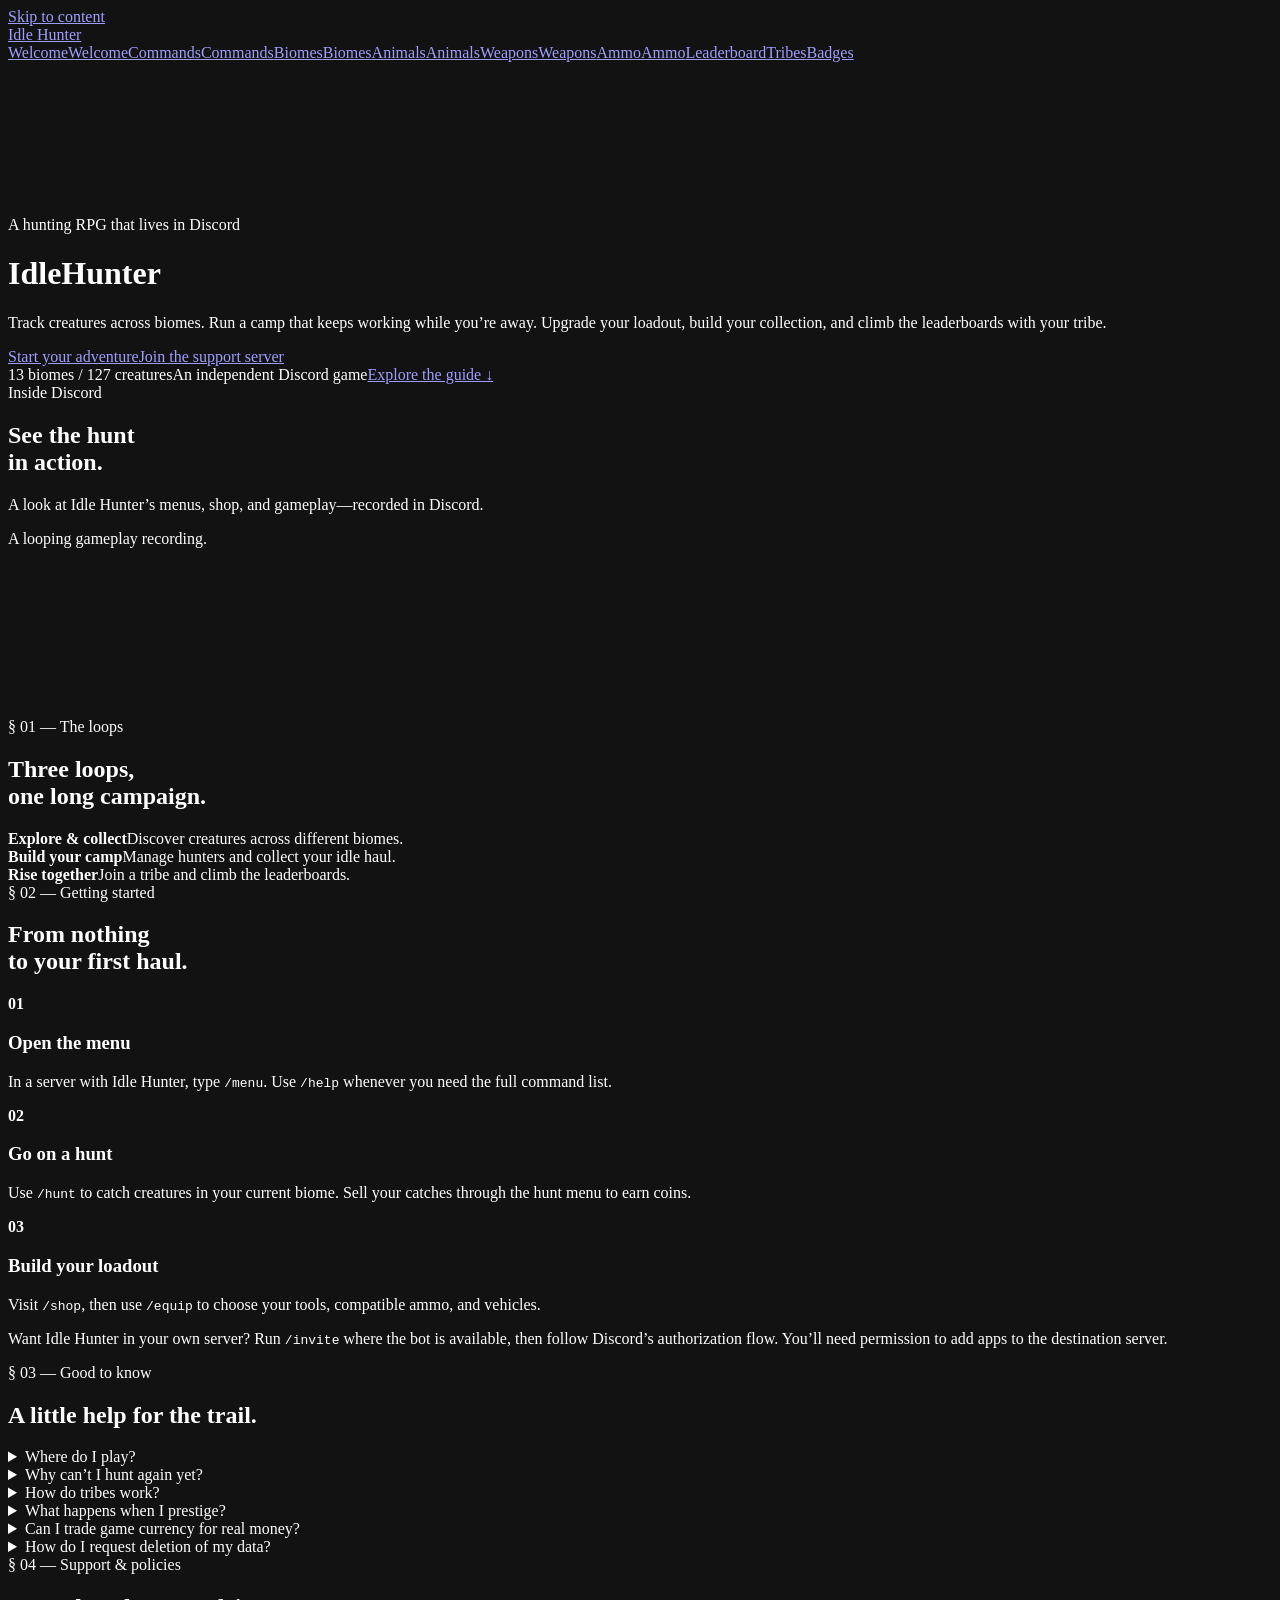
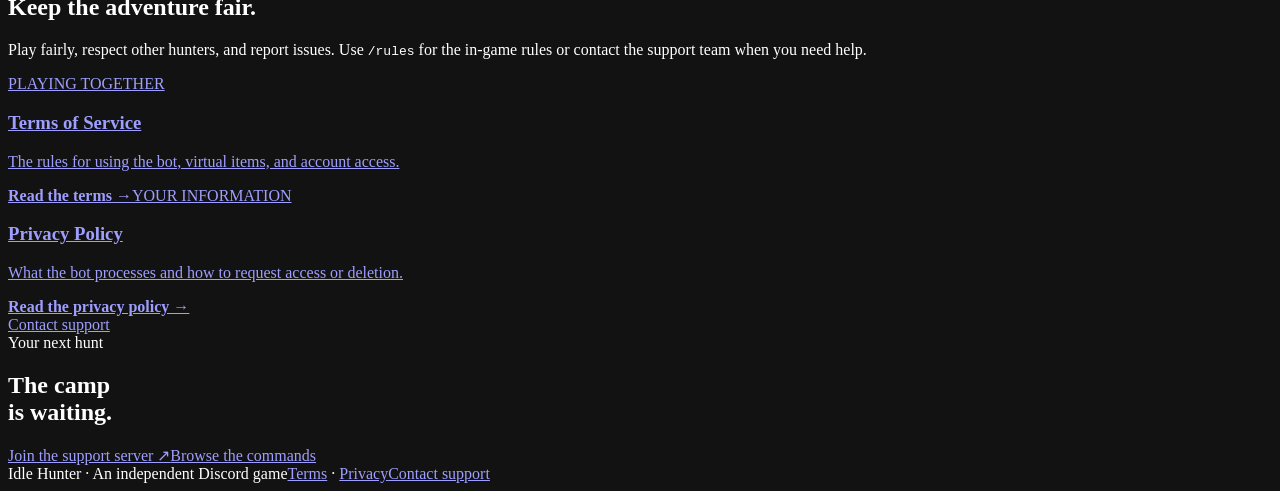
==== website/index.html @ c6875d7c "Add Tribes page and fix leaderboard sync rejecting bot payloads - New tribes.html: roles (with real " ====
<!doctype html><html lang="en"><head><meta charset="utf-8"><meta name="viewport" content="width=device-width, initial-scale=1"><meta name="description" content="Explore Idle Hunter, a Discord hunting game. Learn the commands, build your camp, join a tribe, and find support."><meta name="color-scheme" content="dark"><title>Idle Hunter | Hunt. Collect. Level up.</title><link rel="stylesheet" href="styles.css?v=8"><link rel="preconnect" href="https://fonts.googleapis.com"><link rel="preconnect" href="https://fonts.gstatic.com" crossorigin><link href="https://fonts.googleapis.com/css2?family=Syne:wght@600;700;800&amp;family=Schibsted+Grotesk:wght@400;500;600&amp;family=Martian+Mono:wght@400;500&amp;display=swap" rel="stylesheet"><link rel="stylesheet" href="theme.css?v=11"><link rel="icon" href="assets/favicon.svg" type="image/svg+xml"></head><body><div class="scroll-progress" aria-hidden="true"></div><a class="skip" href="#main">Skip to content</a><header><nav aria-label="Main navigation"><a class="brand" href="index.html">Idle <span>Hunter</span></a><button class="mobile-toggle" aria-controls="page-tabs" aria-expanded="false" hidden>Menu</button><div class="links" id="page-tabs"><a href="index.html" aria-current="page"><span data-scramble aria-hidden="true">Welcome</span><span class="screen-reader">Welcome</span></a><a href="commands.html"><span data-scramble aria-hidden="true">Commands</span><span class="screen-reader">Commands</span></a><a href="biomes.html"><span data-scramble aria-hidden="true">Biomes</span><span class="screen-reader">Biomes</span></a><a href="animals.html"><span data-scramble aria-hidden="true">Animals</span><span class="screen-reader">Animals</span></a><a href="weapons.html"><span data-scramble aria-hidden="true">Weapons</span><span class="screen-reader">Weapons</span></a><a href="ammo.html"><span data-scramble aria-hidden="true">Ammo</span><span class="screen-reader">Ammo</span></a><a href="leaderboard.html">Leaderboard</a><a href="tribes.html">Tribes</a><a href="badges.html">Badges</a></div></nav></header><main id="main" class="wrap"><div class="welcome-hero" id="top"><canvas id="dots" aria-hidden="true"></canvas><div id="crosshair" aria-hidden="true"><div class="x"></div><div class="y"></div><div class="read"></div></div><div class="eyebrow">A hunting RPG that lives in Discord</div><h1 class="friend-title"><span>Idle</span><span>Hunter</span></h1><p class="intro">Track creatures across biomes. Run a camp that keeps working while you’re away. Upgrade your loadout, build your collection, and climb the leaderboards with your tribe.</p><div class="actions"><a class="button" href="#start">Start your adventure</a><a class="button secondary" href="https://discord.gg/X9JzdxeS8p">Join the support server</a></div>
<div class="hero-foot"><span>13 biomes / 127 creatures</span><span>An independent Discord game</span><a href="#start">Explore the guide ↓</a></div></div><section class="home-section demo-section" id="demo"><div class="demo-copy"><div class="eyebrow">Inside Discord</div><h2>See the hunt<br>in action.</h2><p class="intro">A look at Idle Hunter’s menus, shop, and gameplay—recorded in Discord.</p><p class="meta">A looping gameplay recording.</p></div><div class="demo-frame"><video id="demo-video" autoplay muted loop playsinline preload="auto" poster="assets/demo-poster.jpg?v=8" aria-label="Idle Hunter gameplay demonstration"><source src="assets/demo.mp4?v=8" type="video/mp4"><a href="assets/demo.mp4?v=8">Download the gameplay video</a></video></div></section><section class="home-section loops-section" id="loops"><div class="eyebrow">§ 01 — The loops</div><h2>Three loops,<br>one long campaign.</h2><div class="feature-strip"><div><strong>Explore & collect</strong><span>Discover creatures across different biomes.</span></div><div><strong>Build your camp</strong><span>Manage hunters and collect your idle haul.</span></div><div><strong>Rise together</strong><span>Join a tribe and climb the leaderboards.</span></div></div>
</section><section class="home-section light-start" id="start"><div class="eyebrow">§ 02 — Getting started</div><h2>From nothing<br>to your first haul.</h2><div class="steps"><div><b>01</b><h3>Open the menu</h3><p>In a server with Idle Hunter, type <code>/menu</code>. Use <code>/help</code> whenever you need the full command list.</p></div><div><b>02</b><h3>Go on a hunt</h3><p>Use <code>/hunt</code> to catch creatures in your current biome. Sell your catches through the hunt menu to earn coins.</p></div><div><b>03</b><h3>Build your loadout</h3><p>Visit <code>/shop</code>, then use <code>/equip</code> to choose your tools, compatible ammo, and vehicles.</p></div></div><p class="note">Want Idle Hunter in your own server? Run <code>/invite</code> where the bot is available, then follow Discord’s authorization flow. You’ll need permission to add apps to the destination server.</p></section>
<section class="home-section" id="faq"><div class="eyebrow">§ 03 — Good to know</div><h2>A little help for the trail.</h2><div class="faq">
<details><summary>Where do I play?</summary><p>Idle Hunter runs inside Discord. This website is a guide and home for the game’s policies; gameplay happens through the bot’s commands.</p></details>
<details><summary>Why can’t I hunt again yet?</summary><p>Hunts have cooldowns. Follow the time shown by the bot. If a verification prompt appears, complete it yourself; don’t use automation to bypass it.</p></details>
<details><summary>How do tribes work?</summary><p>Use <code>/tribe create</code> to create a tribe, or ask an existing tribe for an invitation. Check <code>/mail</code> for invites and <code>/tribe menu</code> for tribe options. Some actions require a leader or officer role.</p></details>
<details><summary>What happens when I prestige?</summary><p>Prestige resets parts of your progress in exchange for permanent boosts. Read the current reset and reward details in <code>/prestige</code> before confirming.</p></details>
<details><summary>Can I trade game currency for real money?</summary><p>No. Coins, gems, and other virtual items are for gameplay and are not redeemable for cash or real-world prizes.</p></details>
<details><summary>How do I request deletion of my data?</summary><p>Contact a maintainer through the support server and ask for a private conversation. See the <a href="privacy.html#section-8">Privacy Policy</a> for the request process. Removing the bot from a server does not automatically delete your game account.</p></details>
</div></section><section class="home-section" id="support"><div class="eyebrow">§ 04 — Support & policies</div><h2>Keep the adventure fair.</h2><p class="intro">Play fairly, respect other hunters, and report issues. Use <code>/rules</code> for the in-game rules or contact the support team when you need help.</p><div class="cards"><a class="card" href="terms.html"><span class="number">PLAYING TOGETHER</span><h3>Terms of Service</h3><p>The rules for using the bot, virtual items, and account access.</p><strong>Read the terms →</strong></a><a class="card" href="privacy.html"><span class="number">YOUR INFORMATION</span><h3>Privacy Policy</h3><p>What the bot processes and how to request access or deletion.</p><strong>Read the privacy policy →</strong></a></div><a class="button secondary" href="https://discord.gg/X9JzdxeS8p">Contact support</a></section><section class="home-section closing"><div class="eyebrow">Your next hunt</div><h2>The camp<br>is waiting.</h2><div class="actions"><a class="button" href="https://discord.gg/X9JzdxeS8p">Join the support server ↗</a><a class="button secondary" href="commands.html">Browse the commands</a></div></section></main><footer><div><span>Idle Hunter · An independent Discord game</span><span><a href="terms.html">Terms</a> · <a href="privacy.html">Privacy</a></span><a href="https://discord.gg/X9JzdxeS8p">Contact support</a></div></footer><script src="site.js?v=8"></script><button id="to-top" class="to-top" hidden aria-label="Back to top">↑ Top</button><script src="effects.js?v=8"></script></body></html>
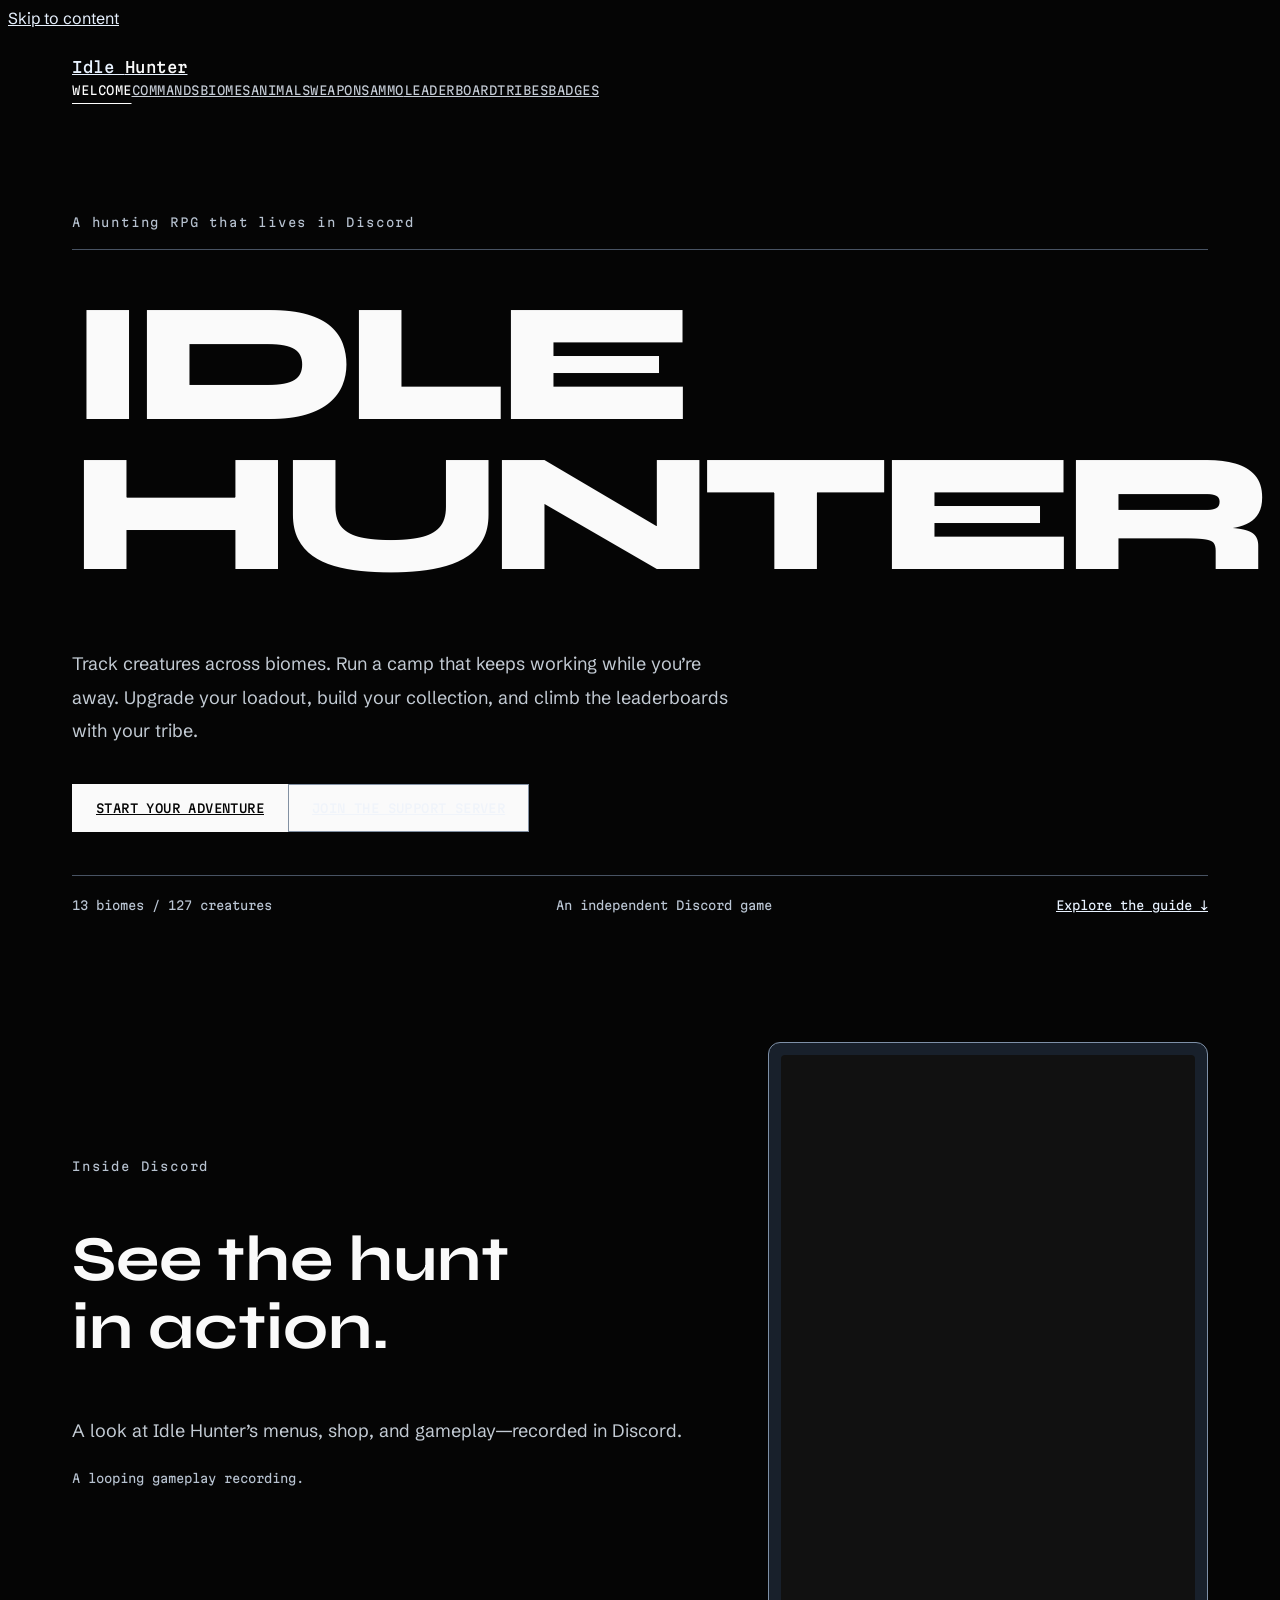
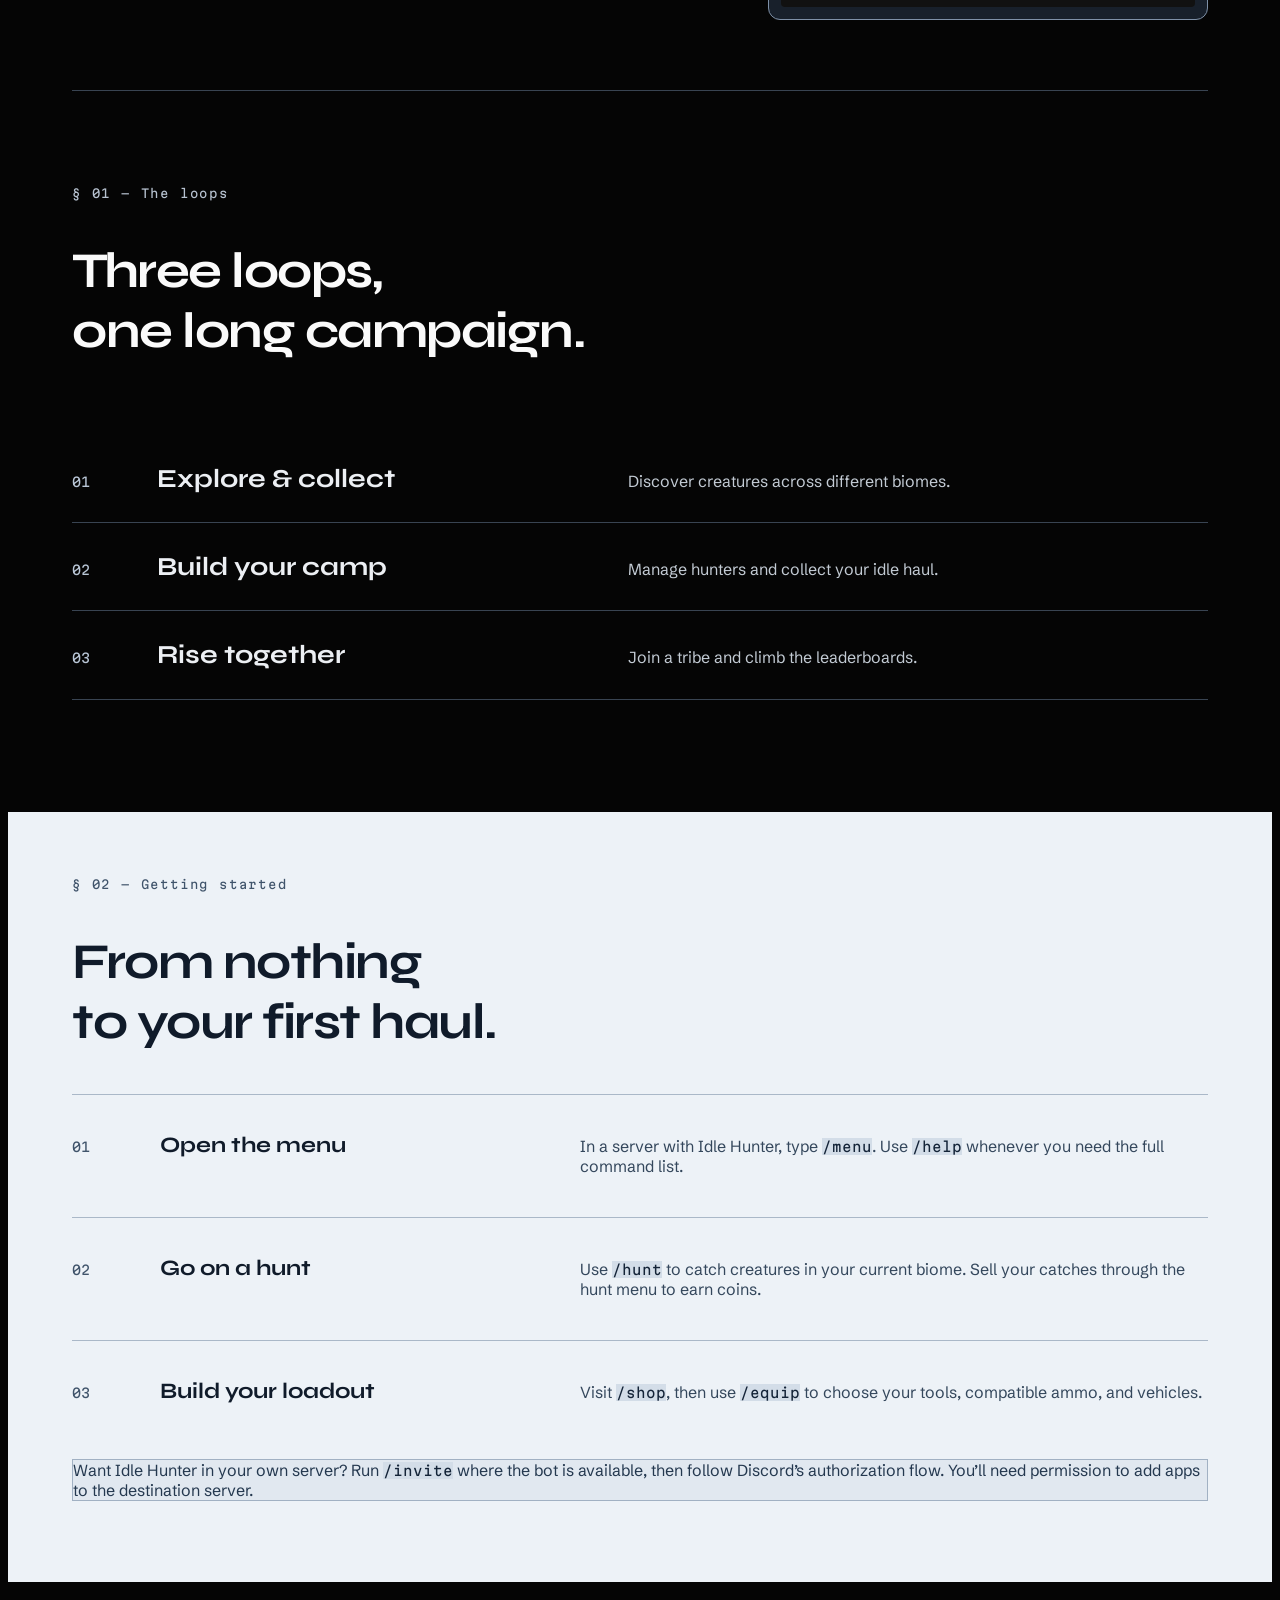
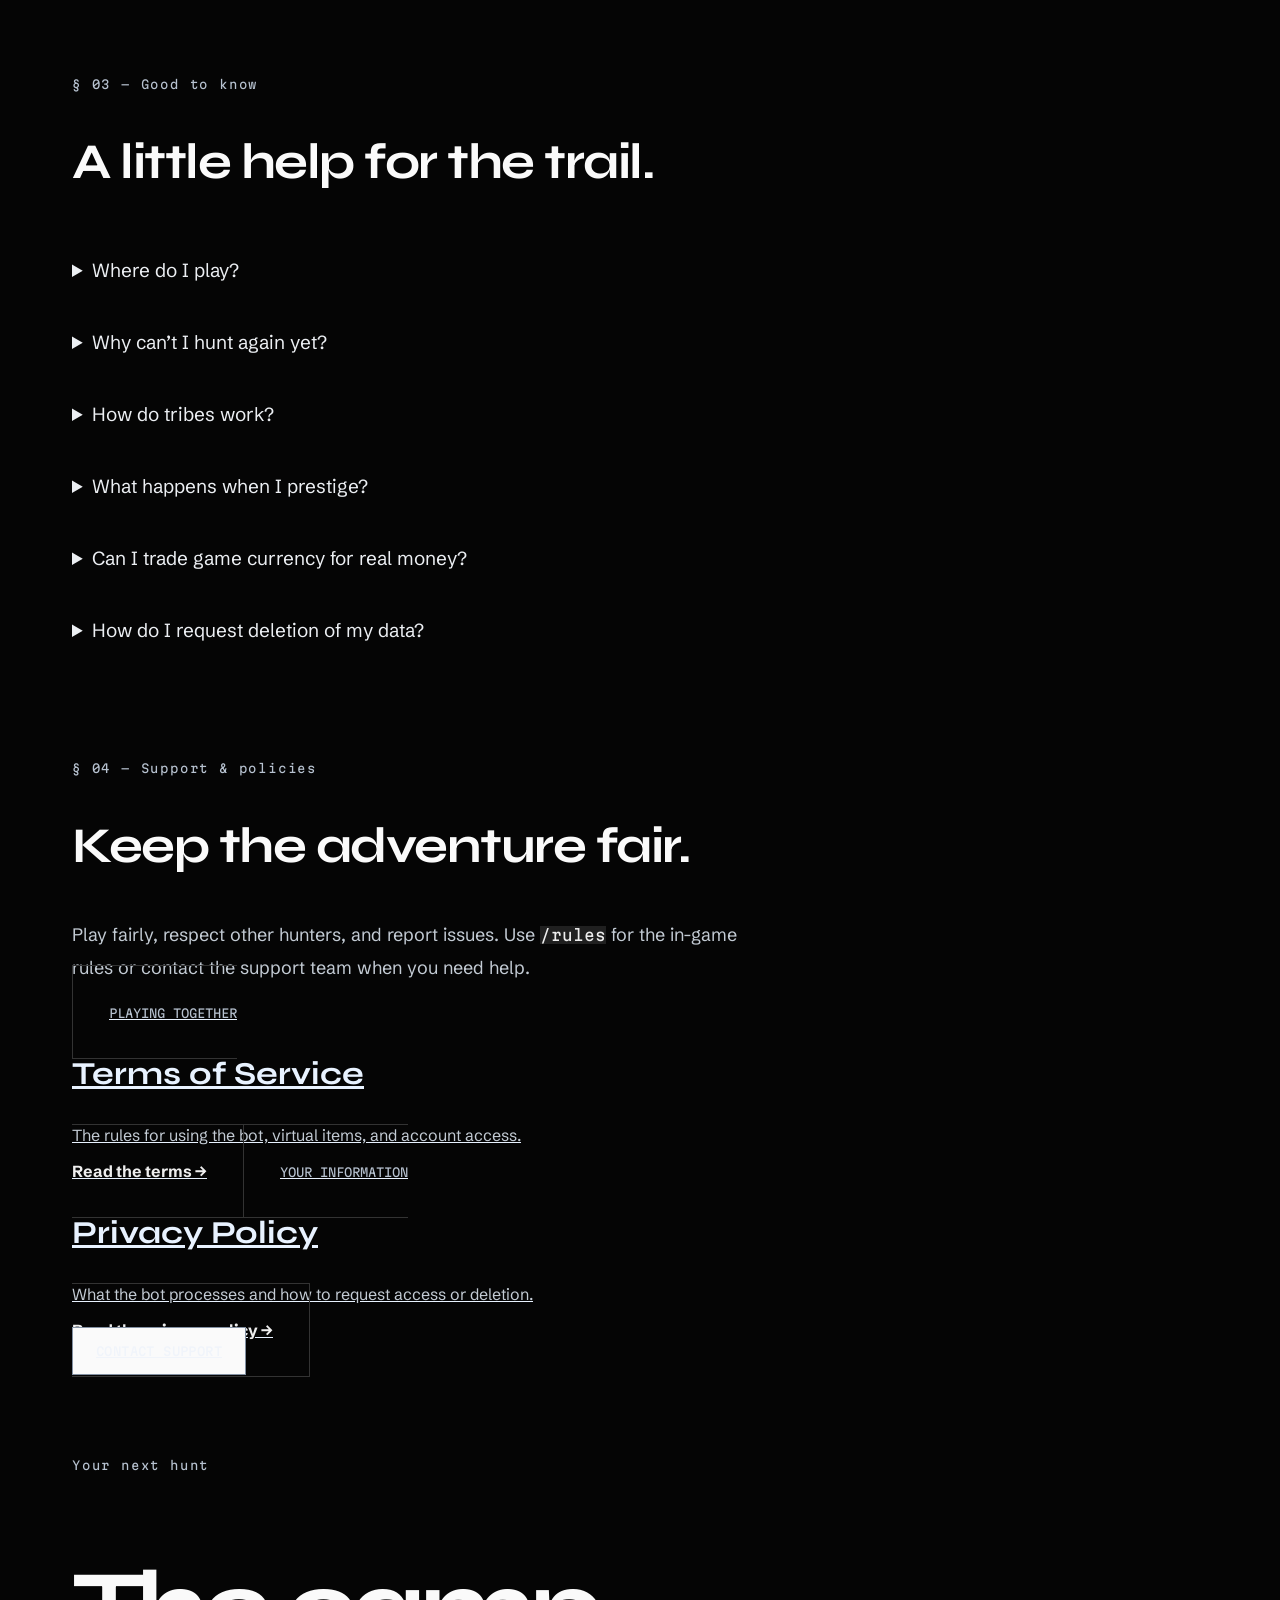
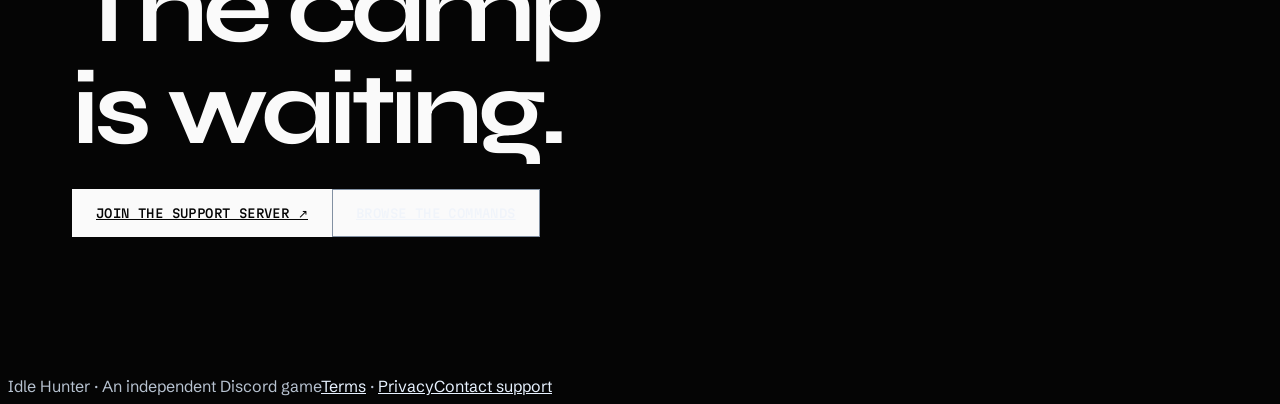
==== commit eddfc56b: "Show featured badges on the website leaderboard The bot already tracks each player's chosen featured" ====
--- a/website/index.html
+++ b/website/index.html
@@ -1,4 +1,4 @@
-<!doctype html><html lang="en"><head><meta charset="utf-8"><meta name="viewport" content="width=device-width, initial-scale=1"><meta name="description" content="Explore Idle Hunter, a Discord hunting game. Learn the commands, build your camp, join a tribe, and find support."><meta name="color-scheme" content="dark"><title>Idle Hunter | Hunt. Collect. Level up.</title><link rel="stylesheet" href="styles.css?v=8"><link rel="preconnect" href="https://fonts.googleapis.com"><link rel="preconnect" href="https://fonts.gstatic.com" crossorigin><link href="https://fonts.googleapis.com/css2?family=Syne:wght@600;700;800&amp;family=Schibsted+Grotesk:wght@400;500;600&amp;family=Martian+Mono:wght@400;500&amp;display=swap" rel="stylesheet"><link rel="stylesheet" href="theme.css?v=11"><link rel="icon" href="assets/favicon.svg" type="image/svg+xml"></head><body><div class="scroll-progress" aria-hidden="true"></div><a class="skip" href="#main">Skip to content</a><header><nav aria-label="Main navigation"><a class="brand" href="index.html">Idle <span>Hunter</span></a><button class="mobile-toggle" aria-controls="page-tabs" aria-expanded="false" hidden>Menu</button><div class="links" id="page-tabs"><a href="index.html" aria-current="page"><span data-scramble aria-hidden="true">Welcome</span><span class="screen-reader">Welcome</span></a><a href="commands.html"><span data-scramble aria-hidden="true">Commands</span><span class="screen-reader">Commands</span></a><a href="biomes.html"><span data-scramble aria-hidden="true">Biomes</span><span class="screen-reader">Biomes</span></a><a href="animals.html"><span data-scramble aria-hidden="true">Animals</span><span class="screen-reader">Animals</span></a><a href="weapons.html"><span data-scramble aria-hidden="true">Weapons</span><span class="screen-reader">Weapons</span></a><a href="ammo.html"><span data-scramble aria-hidden="true">Ammo</span><span class="screen-reader">Ammo</span></a><a href="leaderboard.html">Leaderboard</a><a href="tribes.html">Tribes</a><a href="badges.html">Badges</a></div></nav></header><main id="main" class="wrap"><div class="welcome-hero" id="top"><canvas id="dots" aria-hidden="true"></canvas><div id="crosshair" aria-hidden="true"><div class="x"></div><div class="y"></div><div class="read"></div></div><div class="eyebrow">A hunting RPG that lives in Discord</div><h1 class="friend-title"><span>Idle</span><span>Hunter</span></h1><p class="intro">Track creatures across biomes. Run a camp that keeps working while you’re away. Upgrade your loadout, build your collection, and climb the leaderboards with your tribe.</p><div class="actions"><a class="button" href="#start">Start your adventure</a><a class="button secondary" href="https://discord.gg/X9JzdxeS8p">Join the support server</a></div>
+<!doctype html><html lang="en"><head><meta charset="utf-8"><meta name="viewport" content="width=device-width, initial-scale=1"><meta name="description" content="Explore Idle Hunter, a Discord hunting game. Learn the commands, build your camp, join a tribe, and find support."><meta name="color-scheme" content="dark"><title>Idle Hunter | Hunt. Collect. Level up.</title><link rel="stylesheet" href="styles.css?v=8"><link rel="preconnect" href="https://fonts.googleapis.com"><link rel="preconnect" href="https://fonts.gstatic.com" crossorigin><link href="https://fonts.googleapis.com/css2?family=Syne:wght@600;700;800&amp;family=Schibsted+Grotesk:wght@400;500;600&amp;family=Martian+Mono:wght@400;500&amp;display=swap" rel="stylesheet"><link rel="stylesheet" href="theme.css?v=12"><link rel="icon" href="assets/favicon.svg" type="image/svg+xml"></head><body><div class="scroll-progress" aria-hidden="true"></div><a class="skip" href="#main">Skip to content</a><header><nav aria-label="Main navigation"><a class="brand" href="index.html">Idle <span>Hunter</span></a><button class="mobile-toggle" aria-controls="page-tabs" aria-expanded="false" hidden>Menu</button><div class="links" id="page-tabs"><a href="index.html" aria-current="page"><span data-scramble aria-hidden="true">Welcome</span><span class="screen-reader">Welcome</span></a><a href="commands.html"><span data-scramble aria-hidden="true">Commands</span><span class="screen-reader">Commands</span></a><a href="biomes.html"><span data-scramble aria-hidden="true">Biomes</span><span class="screen-reader">Biomes</span></a><a href="animals.html"><span data-scramble aria-hidden="true">Animals</span><span class="screen-reader">Animals</span></a><a href="weapons.html"><span data-scramble aria-hidden="true">Weapons</span><span class="screen-reader">Weapons</span></a><a href="ammo.html"><span data-scramble aria-hidden="true">Ammo</span><span class="screen-reader">Ammo</span></a><a href="leaderboard.html">Leaderboard</a><a href="tribes.html">Tribes</a><a href="badges.html">Badges</a></div></nav></header><main id="main" class="wrap"><div class="welcome-hero" id="top"><canvas id="dots" aria-hidden="true"></canvas><div id="crosshair" aria-hidden="true"><div class="x"></div><div class="y"></div><div class="read"></div></div><div class="eyebrow">A hunting RPG that lives in Discord</div><h1 class="friend-title"><span>Idle</span><span>Hunter</span></h1><p class="intro">Track creatures across biomes. Run a camp that keeps working while you’re away. Upgrade your loadout, build your collection, and climb the leaderboards with your tribe.</p><div class="actions"><a class="button" href="#start">Start your adventure</a><a class="button secondary" href="https://discord.gg/X9JzdxeS8p">Join the support server</a></div>
 <div class="hero-foot"><span>13 biomes / 127 creatures</span><span>An independent Discord game</span><a href="#start">Explore the guide ↓</a></div></div><section class="home-section demo-section" id="demo"><div class="demo-copy"><div class="eyebrow">Inside Discord</div><h2>See the hunt<br>in action.</h2><p class="intro">A look at Idle Hunter’s menus, shop, and gameplay—recorded in Discord.</p><p class="meta">A looping gameplay recording.</p></div><div class="demo-frame"><video id="demo-video" autoplay muted loop playsinline preload="auto" poster="assets/demo-poster.jpg?v=8" aria-label="Idle Hunter gameplay demonstration"><source src="assets/demo.mp4?v=8" type="video/mp4"><a href="assets/demo.mp4?v=8">Download the gameplay video</a></video></div></section><section class="home-section loops-section" id="loops"><div class="eyebrow">§ 01 — The loops</div><h2>Three loops,<br>one long campaign.</h2><div class="feature-strip"><div><strong>Explore & collect</strong><span>Discover creatures across different biomes.</span></div><div><strong>Build your camp</strong><span>Manage hunters and collect your idle haul.</span></div><div><strong>Rise together</strong><span>Join a tribe and climb the leaderboards.</span></div></div>
 </section><section class="home-section light-start" id="start"><div class="eyebrow">§ 02 — Getting started</div><h2>From nothing<br>to your first haul.</h2><div class="steps"><div><b>01</b><h3>Open the menu</h3><p>In a server with Idle Hunter, type <code>/menu</code>. Use <code>/help</code> whenever you need the full command list.</p></div><div><b>02</b><h3>Go on a hunt</h3><p>Use <code>/hunt</code> to catch creatures in your current biome. Sell your catches through the hunt menu to earn coins.</p></div><div><b>03</b><h3>Build your loadout</h3><p>Visit <code>/shop</code>, then use <code>/equip</code> to choose your tools, compatible ammo, and vehicles.</p></div></div><p class="note">Want Idle Hunter in your own server? Run <code>/invite</code> where the bot is available, then follow Discord’s authorization flow. You’ll need permission to add apps to the destination server.</p></section>
 <section class="home-section" id="faq"><div class="eyebrow">§ 03 — Good to know</div><h2>A little help for the trail.</h2><div class="faq">
--- a/website/theme.css
+++ b/website/theme.css
@@ -0,0 +1,33 @@
+
+/* Monochrome field-guide theme, adapted to the existing multi-page site. */
+:root{--paper:#fafafa;--muted:#a3a3a3;--line:#292929}html{background:#050505}body{background:#050505;color:#dedede;font-family:'Schibsted Grotesk',Arial,sans-serif}header{background:#050505;border-color:var(--line)}nav{max-width:1500px;padding:28px 5vw;gap:20px}.brand{font:500 15px/1.5 'Martian Mono',monospace;letter-spacing:-.5px}.brand span,.accent{color:var(--paper)}nav .links{gap:22px}nav .links a{font:400 12px/1.7 'Martian Mono',monospace;color:#999;text-transform:uppercase;letter-spacing:.5px}nav .links a:hover,nav [aria-current=page]{color:white!important}nav [aria-current=page]{text-decoration:underline!important;text-underline-offset:8px}.wrap{max-width:1500px;padding:72px 5vw 90px}.eyebrow,.meta,.number,.toc strong{font-family:'Martian Mono',monospace}.eyebrow{font-size:12px;color:#a3a3a3;letter-spacing:1.8px}h1{font-family:'Syne',Arial,sans-serif;font-size:clamp(52px,8vw,116px);line-height:.98;letter-spacing:-.055em;font-weight:800;margin:28px 0 32px;color:#fafafa}.intro{color:#aaa;max-width:680px;font-size:18px;line-height:1.85}h2,h3{font-family:'Syne',Arial,sans-serif}h2{color:#fafafa}a{color:#e8e8e8}a:focus-visible{outline-color:#fff}.actions{margin:32px 0 62px}.button{border:1px solid #fafafa;border-radius:0;background:#fafafa;color:#050505;font:500 12px/1.8 'Martian Mono',monospace;padding:16px 23px;text-transform:uppercase;letter-spacing:.4px}.button:hover{background:#ccc;color:#000}.button.secondary{border-color:#444;color:#ddd}.button.secondary:hover{background:#181818}.feature-strip{border-color:var(--line);gap:40px;padding:32px 0}.feature-strip strong{font-size:17px}.feature-strip span{color:#999}.home-section{padding-top:95px}.home-section>h2{font-size:clamp(28px,4vw,50px);letter-spacing:-1.5px;max-width:850px}.steps{gap:40px}.steps b{font:400 13px/1.5 'Martian Mono',monospace;color:#888}.steps h3,.command h3{font-size:22px}.steps p,.command p{color:#aaa}.note{border:1px solid #333;border-left:1px solid #777;border-radius:0;background:#0a0a0a;color:#bbb}.meta{color:#909090;font-size:12px;line-height:1.9}code{color:#eee;background:#202020;border-radius:0;font-family:'Martian Mono',monospace;font-size:.85em}.cards{gap:0}.card{background:transparent;border:1px solid #333;border-radius:0;padding:36px}.card+.card{border-left:0}.card:hover{background:#101010;transform:none;border-color:#777}.card .number{color:#999;font-size:12px}.card strong{color:#eee}.card p{color:#aaa}.card h3{font-size:32px}.faq{border-color:#333}.faq details{border-color:#333;padding:24px 0}.faq p{color:#aaa}.faq summary{font-size:19px}.faq summary:focus-visible{outline-color:white}.layout{grid-template-columns:230px minmax(0,800px);gap:70px}.toc{border-color:#333}.toc strong{color:#aaa}.toc a{color:#999}.toc a:hover{color:#fff}article section{border-color:#292929}footer{border-color:#292929;color:#888}footer div{max-width:1350px}.catalog{gap:1px;background:#292929;border:1px solid #292929}.entry{border:0;border-radius:0;background:#080808}.picture-slot{background:#0a0a0a;border-color:#242424;height:190px}.entry-body{padding:27px}.entry h2{font-size:25px}.entry p{color:#aaa}.entry dl div{border-color:#242424}.entry dt{color:#999}.entry dd{color:#eee}.entry h3{font-family:'Martian Mono',monospace;font-size:12px;text-transform:uppercase;letter-spacing:.5px}.catalog-controls input{background:#0b0b0b;border-color:#444;border-radius:0;color:#eee}.catalog-controls input:focus{outline-color:#fff}.catalog-controls label{color:#aaa;font:12px/1.6 'Martian Mono',monospace}.command{background:#080808;border:0;border-radius:0;padding:28px}.rarity{color:#bbb!important;font-family:'Martian Mono',monospace;font-size:11px}.scroll-progress{position:fixed;top:0;left:0;height:2px;background:#fff;width:100%;transform:scaleX(0);transform-origin:left;z-index:100;pointer-events:none}.welcome-hero{position:relative;min-height:65vh;display:flex;flex-direction:column;justify-content:center;padding:20px 0 30px}.welcome-hero h1{font-size:clamp(64px,10vw,150px);max-width:1200px}.welcome-hero:before{content:'';position:absolute;inset:0;z-index:0;pointer-events:none;background-image:radial-gradient(#ffffff16 1px,transparent 1px);background-size:28px 28px;mask-image:linear-gradient(to right,transparent 25%,black)}.welcome-hero>*{position:relative}.welcome-hero .actions{margin-bottom:25px}.section-counter{font:12px/1.6 'Martian Mono',monospace;color:#777;margin-bottom:12px}.skip:focus{background:#111}.reveal-in{animation:rise-in .65s ease-out both}@keyframes rise-in{from{opacity:.4;transform:translateY(12px)}to{opacity:1;transform:translateY(0)}}@media(max-width:760px){nav{padding:22px 6vw;align-items:flex-start}.wrap{padding:42px 6vw 65px}nav .links{gap:12px 20px}nav .links a{font-size:11px}.layout{grid-template-columns:1fr;gap:28px}.welcome-hero{min-height:0;padding-bottom:20px}.home-section{padding-top:65px}.card+.card{border-left:1px solid #333;border-top:0}.feature-strip{gap:25px}h1{overflow-wrap:normal}.catalog{gap:1px}}@media(prefers-reduced-motion:reduce){.reveal-in{animation:none}*{scroll-behavior:auto!important}}@media print{body{background:#fff;color:#111}h1,h2,h3,.intro,.meta,.entry p,.entry dt,.entry dd{color:#111}.scroll-progress{display:none}.entry,.command{background:white}.picture-slot:empty{display:none}.catalog{background:white}.wrap{max-width:none}}
+
+/* Original transparent sheet, displayed as 10 columns by 5 rows. */
+.picture-slot:has(.equipment-sprite){display:flex;align-items:center;justify-content:center}.equipment-sprite{display:block;flex:0 0 auto;width:132px;aspect-ratio:707 / 706;background-image:url('assets/equipment-sprites.png');background-size:1000% 500%;background-repeat:no-repeat}.picture-slot.has-custom-image .equipment-sprite{display:none}@media(max-width:560px){.equipment-sprite{width:125px}}
+
+/* Reference-inspired sections and stronger foreground contrast. */
+body{color:#eceff3}.intro,.steps p,.command p,.card p,.faq p,.feature-strip span,.entry p{color:#c3cbd4}.eyebrow,.meta,.card .number,.steps b,.section-counter,.catalog-controls label,footer,.toc strong{color:#b7c2d0}.entry dt,.toc a{color:#c0cad7}nav .links a{color:#c5ccd6}.button.secondary{color:#f0f4fa;border-color:#8290a2}.entry dd{color:#fff}a{color:#e8f2ff}.rarity{color:#dbe7f6!important}.catalog-controls input::placeholder{color:#acb9ca;opacity:1}.catalog-controls input{border-color:#7d8da1}.picture-slot:has(.equipment-sprite),.picture-slot.has-custom-image{background:#becbd9;border-bottom:1px solid #8193a7}.equipment-sprite{filter:drop-shadow(0 2px 2px #18212b44)}.picture-slot:not(:has(.equipment-sprite)):not(.has-custom-image){background:#111b28}.friend-title{display:flex;flex-direction:column;text-transform:uppercase;line-height:.88!important;font-size:clamp(64px,13.3vw,190px)!important;letter-spacing:-.055em!important;margin:40px 0!important}.friend-title span{display:block}.welcome-hero{padding-top:15px;min-height:76vh}.welcome-hero>.eyebrow{border-bottom:1px solid #485363;padding-bottom:20px}.hero-foot{display:flex;justify-content:space-between;gap:20px;flex-wrap:wrap;border-top:1px solid #485363;margin-top:30px;padding-top:19px;font:12px/1.8 'Martian Mono',monospace;color:#bac5d3}.loops-section .feature-strip{counter-reset:loops;border-bottom:0;display:block}.loops-section .feature-strip>div{counter-increment:loops;display:grid;grid-template-columns:60px 1fr 1.3fr;gap:25px;border-bottom:1px solid #394452;padding:28px 0;align-items:baseline}.loops-section .feature-strip>div:before{content:'0' counter(loops);font:13px/1.8 'Martian Mono',monospace;color:#b9c6d6}.loops-section .feature-strip strong{font-family:'Syne',sans-serif;font-size:26px}.loops-section .feature-strip span{margin:0}.light-start{margin:80px -5vw 0;padding:65px 5vw!important;background:#edf2f7;color:#1b2736}.light-start h2,.light-start h3{color:#101b2a}.light-start .eyebrow,.light-start .steps b{color:#40546b}.light-start p{color:#34475c}.light-start code{background:#d3dde8;color:#142438}.light-start .steps{display:block;counter-reset:steps}.light-start .steps>div{display:grid;grid-template-columns:60px 1fr 1.6fr;gap:28px;align-items:baseline;border-top:1px solid #aab8c8;padding:25px 0}.light-start .steps h3{margin:0}.light-start .note{background:#e1e8f0;border-color:#a1b1c3;color:#24384f}.closing h2{font-size:clamp(52px,8vw,110px);line-height:1;letter-spacing:-.05em;margin-bottom:40px}.entry .rarity.common{color:#d3dce8!important}.entry .rarity.uncommon{color:#a8e9b6!important}.entry .rarity.rare{color:#afd1ff!important}.entry .rarity.epic{color:#dfbaff!important}.entry .rarity.legendary{color:#ffdb90!important}.entry .rarity.mythic{color:#ffbbc9!important}@media(max-width:760px){.light-start{margin-left:-6vw;margin-right:-6vw;padding:42px 6vw!important;margin-top:50px}.light-start .steps>div,.loops-section .feature-strip>div{grid-template-columns:32px 1fr;gap:12px 18px}.light-start .steps p,.loops-section .feature-strip span{grid-column:2}.welcome-hero{min-height:0}.hero-foot{font-size:12px}.friend-title{font-size:clamp(60px,15vw,112px)!important}.loops-section .feature-strip strong{font-size:23px}}@media print{body,.intro,.steps p,.command p,.card p,.faq p,.feature-strip span,.entry p,.eyebrow,.meta,.entry dt,.entry dd{color:#111}.light-start{background:white}.equipment-sprite{filter:none}}
+
+/* Supplied animation and demo integration. */
+.welcome-hero:before{display:none}#dots{position:absolute;inset:0;width:100%;height:100%;pointer-events:none;z-index:0}#crosshair{position:absolute;inset:0;pointer-events:none;opacity:0;overflow:hidden;z-index:0}#crosshair .x{position:absolute;left:0;top:0;width:100%;height:1px;background:#c5ddff45}#crosshair .y{position:absolute;left:0;top:0;width:1px;height:100%;background:#c5ddff45}#crosshair .read{position:absolute;left:0;top:0;font:11px monospace;color:#d8e9ff}.demo-section{display:grid;grid-template-columns:1fr minmax(260px,440px);gap:70px;align-items:center;border-bottom:1px solid #394452;padding-bottom:70px}.demo-copy h2{font-size:clamp(35px,5vw,65px);line-height:1.05}.demo-copy .meta{margin-top:20px}.demo-frame{padding:12px;background:#18202b;border:1px solid #7e90a7;border-radius:12px}.demo-frame video{display:block;width:100%;max-height:660px;aspect-ratio:978 / 1304;object-fit:contain;background:#111;border-radius:4px}.screen-reader{position:absolute;width:1px;height:1px;padding:0;margin:-1px;overflow:hidden;clip-path:inset(50%);white-space:nowrap;border:0}.mobile-toggle{display:none}.to-top{display:block;margin:0 5vw 25px auto;padding:10px 16px;color:white;background:#172435;border:1px solid #95a9c1;cursor:pointer;font:14px monospace}.toc a.reading{color:#fff;text-decoration:underline;text-underline-offset:5px}button:focus-visible{outline:3px solid white;outline-offset:4px}[hidden]{display:none!important}@media(max-width:760px){.demo-section{grid-template-columns:1fr;gap:28px}.demo-frame{max-width:440px;width:100%;margin:auto}.demo-frame video{max-height:550px}.mobile-toggle{display:block;background:#182435;color:white;border:1px solid #96acc5;padding:10px 16px;font:14px monospace;cursor:pointer}nav:has(.mobile-toggle:not([hidden])){display:grid;grid-template-columns:1fr auto}nav:has(.mobile-toggle:not([hidden])) .links{display:none;grid-column:1 / -1}nav:has(.mobile-toggle:not([hidden])) .links.menu-open{display:flex;animation:rise-in .2s ease-out}#crosshair{display:none}}@media(prefers-reduced-motion:reduce){.links.menu-open{animation:none!important}}@media print{#dots,#crosshair,.mobile-toggle,.to-top,.demo-section{display:none}}
+
+/* Individual artwork, no sprite-grid offsets. */
+.picture-slot.has-custom-image{display:flex;justify-content:center;align-items:center;background:#899db4;min-height:170px}.picture-slot.has-custom-image img{display:block;width:auto;height:auto;max-width:140px;max-height:140px;object-fit:contain;padding:6px}.picture-slot[data-kind="biomes"] img{max-width:110px;max-height:110px}.demo-frame video{display:block;min-height:250px}video::-webkit-media-controls{display:none!important}
+
+/* v9: larger art inside the existing gray panels, without cropping. */
+.picture-slot.has-custom-image img{width:calc(100% - 24px);height:calc(100% - 16px);max-width:240px;max-height:174px;object-fit:contain;padding:0}
+.picture-slot[data-kind="biomes"] img{width:calc(100% - 24px);height:calc(100% - 16px);max-width:220px;max-height:174px;object-fit:contain}
+@media(max-width:560px){.picture-slot.has-custom-image img{max-height:164px}}
+
+/* Transparent equipment panels. */
+.picture-slot.has-custom-image[data-kind="weapons"],.picture-slot.has-custom-image[data-kind="ammo"]{background:transparent;border-bottom:0}.picture-slot[data-kind="weapons"] img,.picture-slot[data-kind="ammo"] img{filter:drop-shadow(0 0 1px #edf6ff) drop-shadow(0 0 3px #dcecff55)}
+.ranking-controls{display:flex;align-items:center;flex-wrap:wrap;gap:16px;margin:32px 0 18px}.ranking-controls label{color:#d4dfed}.ranking-controls select{background:#172231;color:#fff;border:1px solid #8194ae;padding:12px 16px;font:inherit;max-width:100%}.ranking-table-wrap{overflow-x:auto;margin-top:24px;border:1px solid #4c6079}.ranking-table-wrap table{width:100%;border-collapse:collapse;min-width:320px}.ranking-table-wrap caption{text-align:left;padding:20px;color:#f4f7fc;font-weight:700}.ranking-table-wrap th,.ranking-table-wrap td{padding:16px 20px;text-align:left;border-top:1px solid #34445a}.ranking-table-wrap th{color:#bacce3;font-size:14px}.ranking-table-wrap td{color:#f1f5fb}.ranking-table-wrap th:last-child,.ranking-table-wrap td:last-child{text-align:right}.ranking-table-wrap tbody tr:nth-child(-n+3){background:#142234}
+.rank-badge{width:20px;height:20px;object-fit:contain;vertical-align:-5px;margin-right:8px;filter:drop-shadow(0 0 3px #ffffff22)}
+
+/* Badge guide */
+.badge-grid{display:grid;grid-template-columns:repeat(2,minmax(0,1fr));gap:28px;margin:32px 0 64px}
+.badge-grid .badge-card{display:block;padding:24px;border:1px solid #383838;border-radius:16px;background:transparent;color:#f7f7f7;min-width:0}
+.badge-card h2{font-size:1.35rem;margin:0 0 20px}.badge-tiers{display:grid;grid-template-columns:repeat(2,minmax(0,1fr));gap:20px}
+.badge-tier img{display:block;width:128px;height:128px;max-width:100%;object-fit:contain;background:transparent;border:0;filter:drop-shadow(0 0 5px #ffffff22);margin:0 auto 16px}
+.badge-tier h3{font-size:1rem;margin:0 0 8px}.badge-tier.gold h3{color:#f6d479}.badge-tier.platinum h3{color:#d8eafa}.badge-tier p{font-size:.9rem;line-height:1.65;color:#e0e0e0;margin:0}.badge-card>.meta{margin-top:20px}.badge-grid [hidden]{display:none!important}
+@media(max-width:720px){.badge-grid{grid-template-columns:1fr}.badge-grid .badge-card{padding:20px}.badge-tiers{gap:16px}}
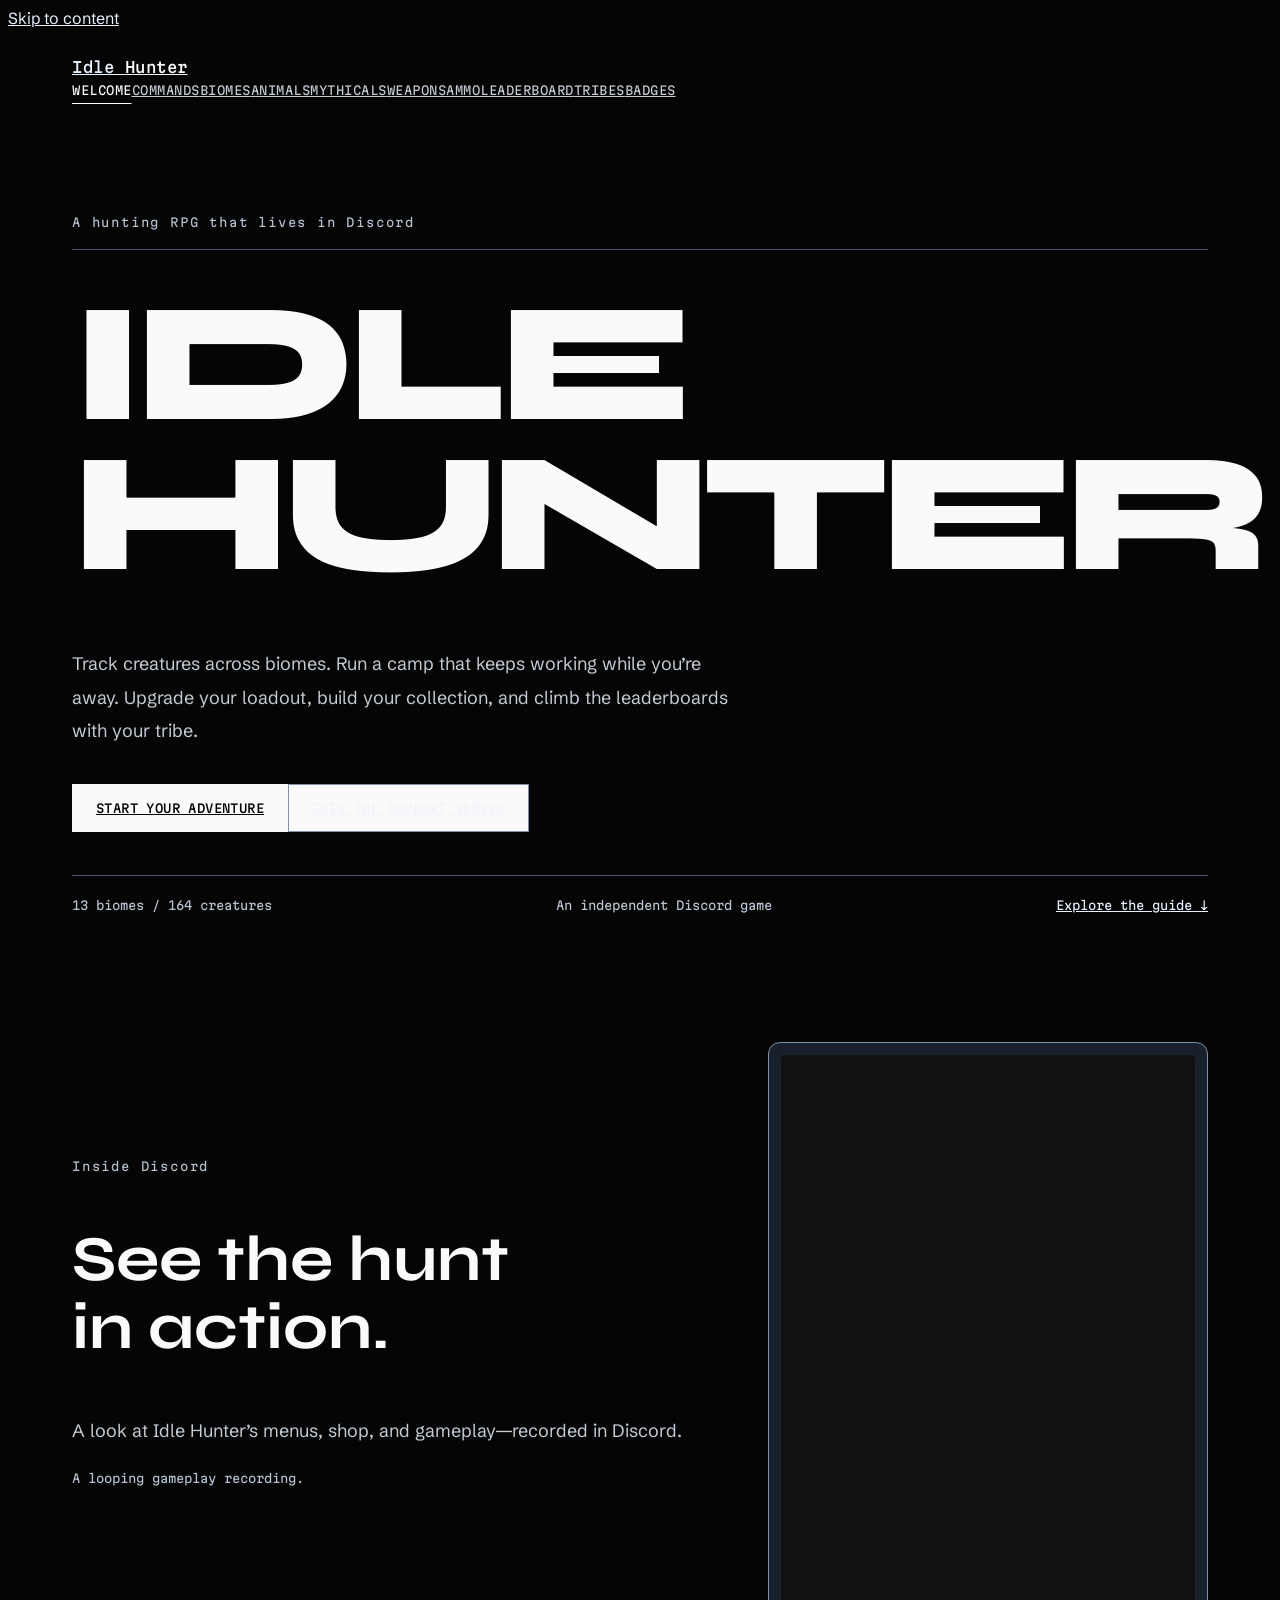
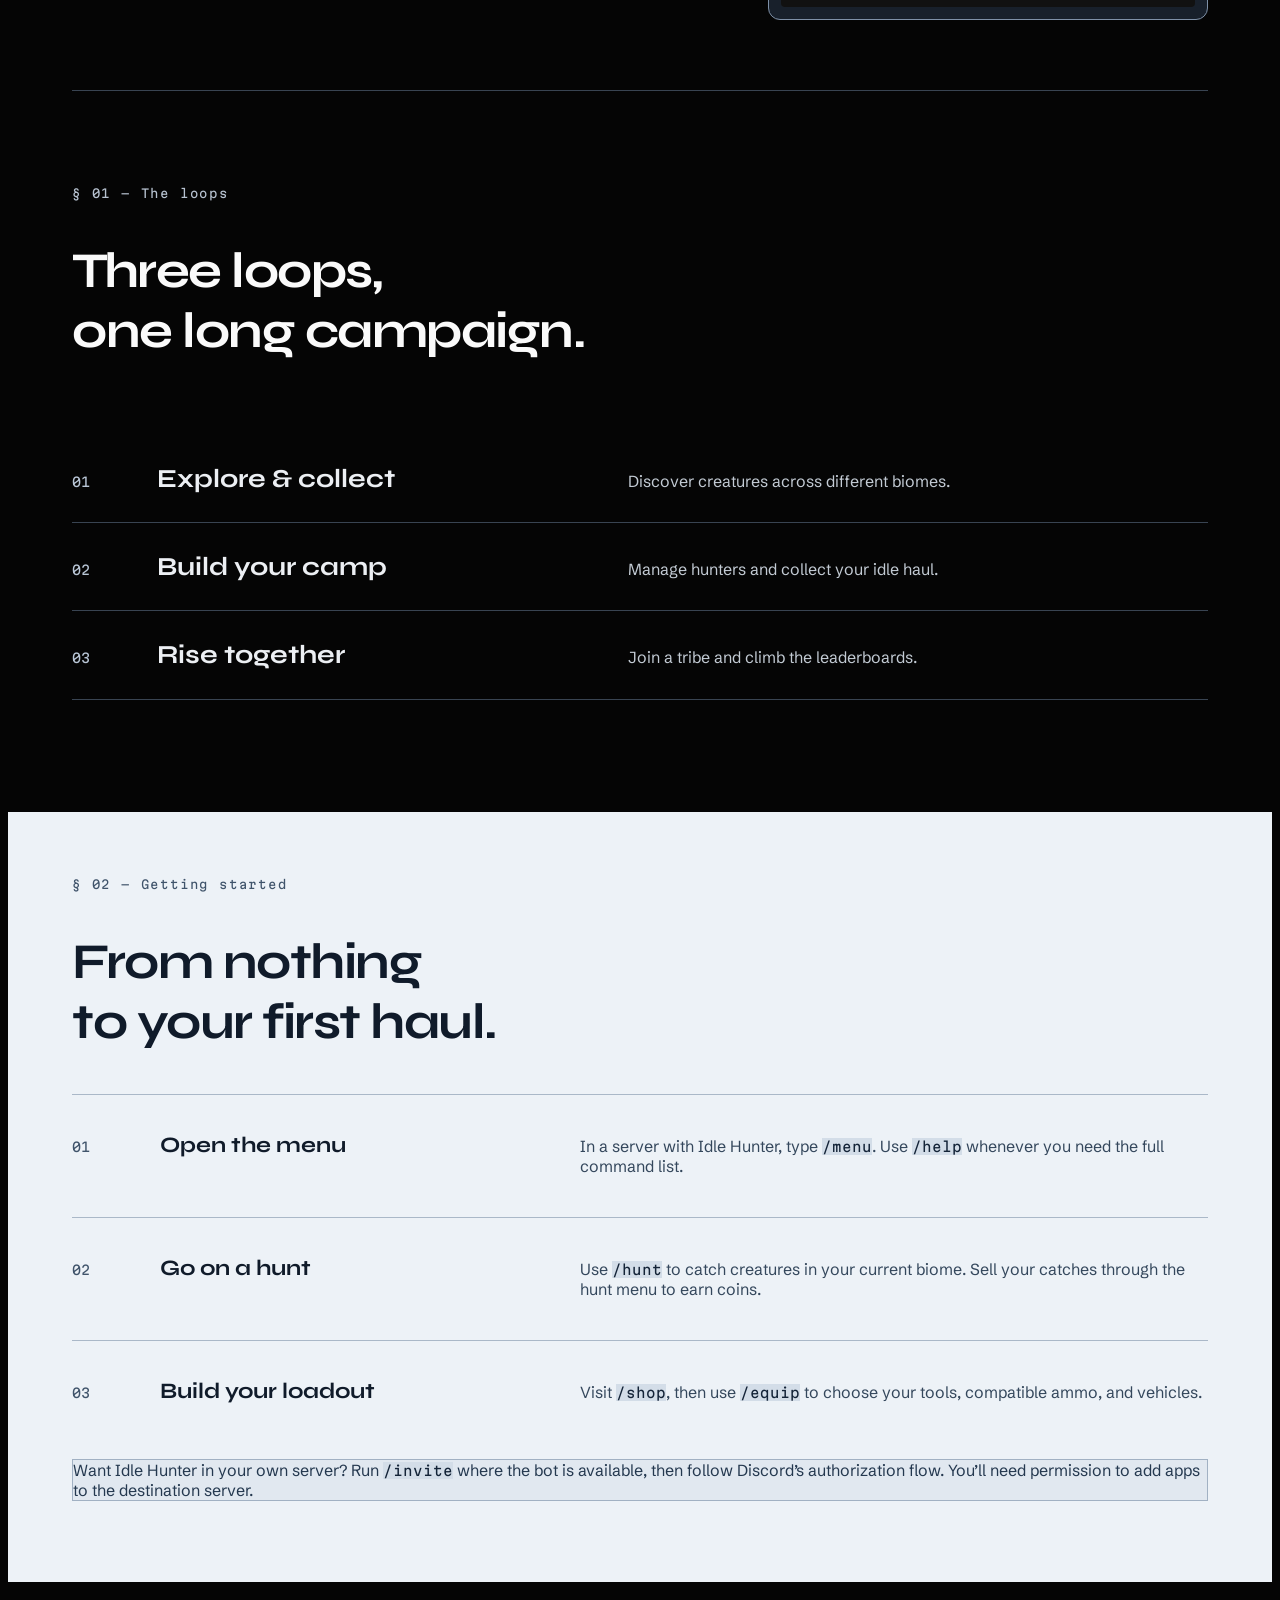
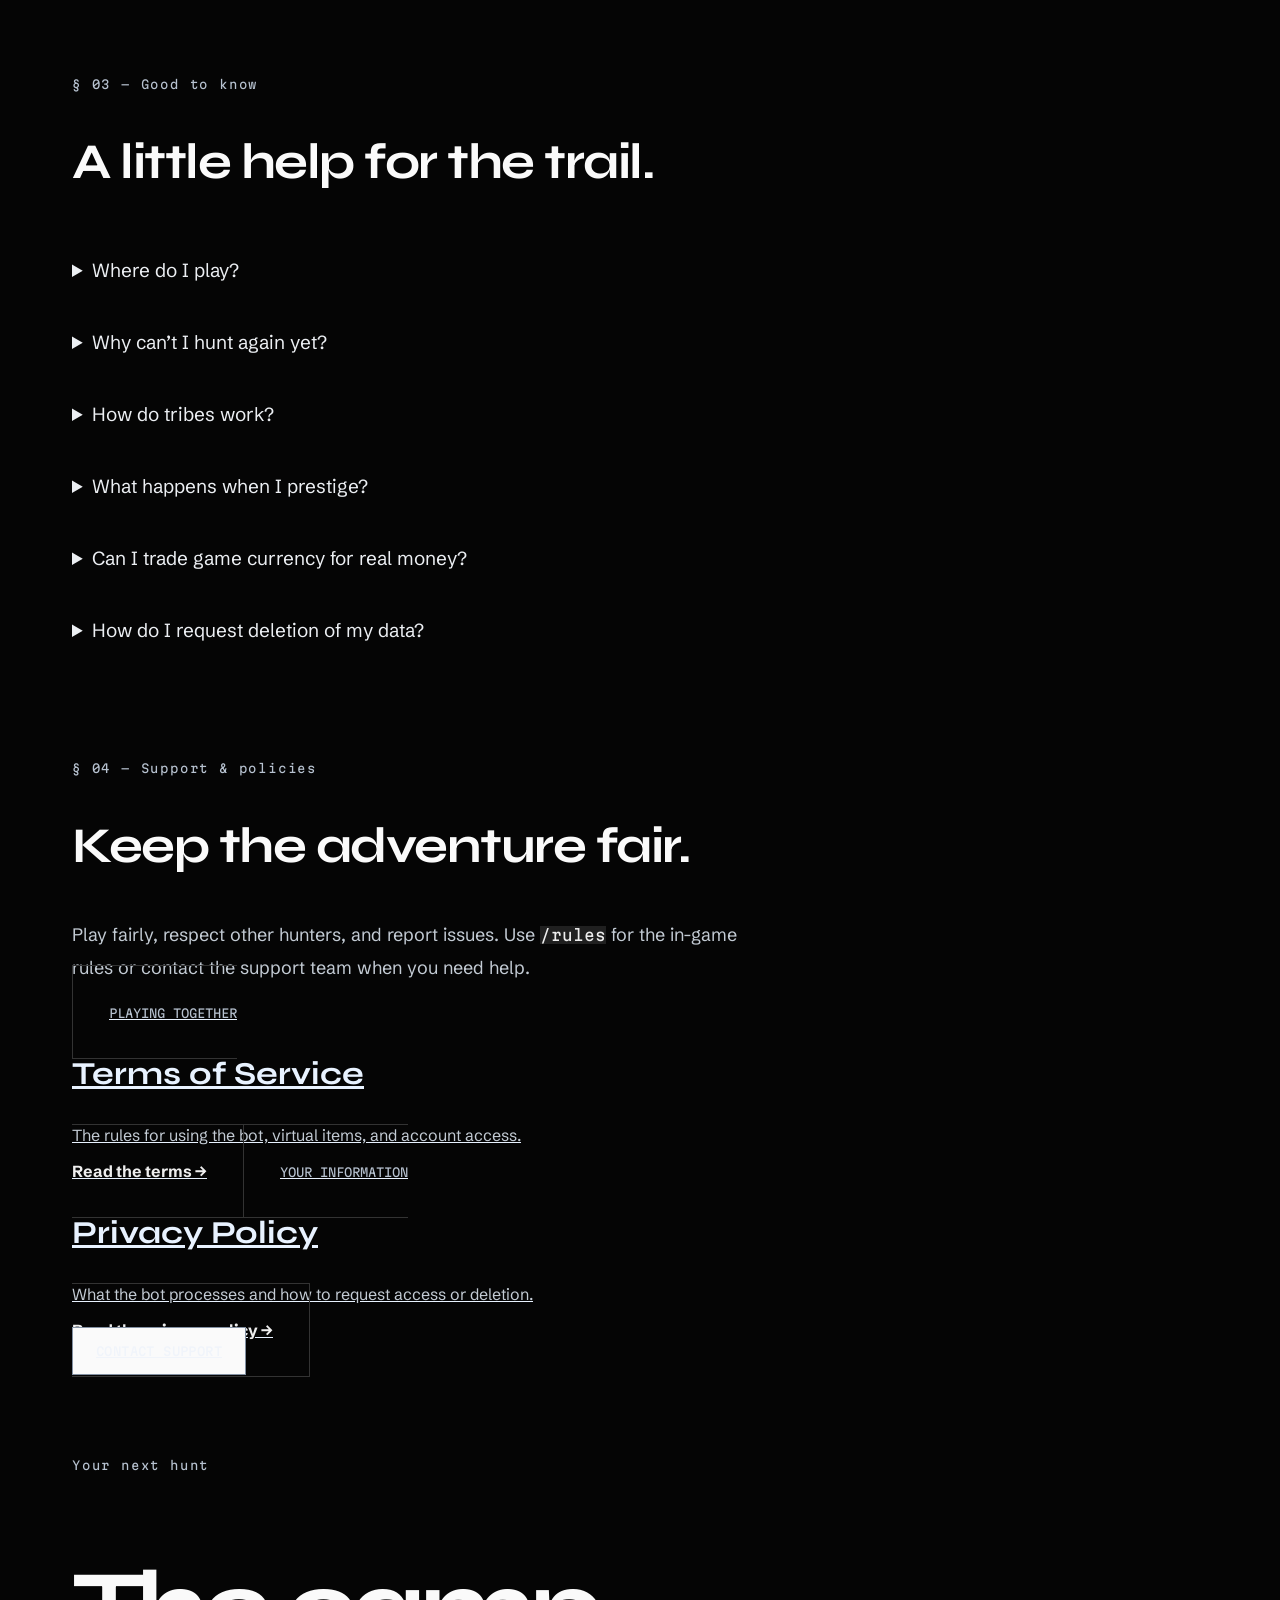
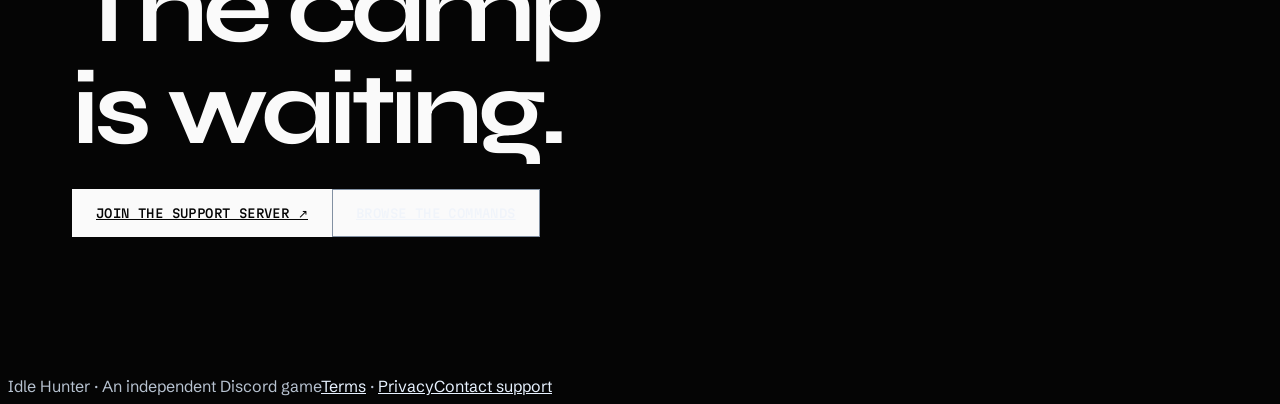
==== commit aedb97b7: "Sync site with the game: new animal/mythical/trophy art, current animal roster, Mythicals & Trophies" ====
--- a/website/index.html
+++ b/website/index.html
@@ -1,5 +1,5 @@
-<!doctype html><html lang="en"><head><meta charset="utf-8"><meta name="viewport" content="width=device-width, initial-scale=1"><meta name="description" content="Explore Idle Hunter, a Discord hunting game. Learn the commands, build your camp, join a tribe, and find support."><meta name="color-scheme" content="dark"><title>Idle Hunter | Hunt. Collect. Level up.</title><link rel="stylesheet" href="styles.css?v=8"><link rel="preconnect" href="https://fonts.googleapis.com"><link rel="preconnect" href="https://fonts.gstatic.com" crossorigin><link href="https://fonts.googleapis.com/css2?family=Syne:wght@600;700;800&amp;family=Schibsted+Grotesk:wght@400;500;600&amp;family=Martian+Mono:wght@400;500&amp;display=swap" rel="stylesheet"><link rel="stylesheet" href="theme.css?v=12"><link rel="icon" href="assets/favicon.svg" type="image/svg+xml"></head><body><div class="scroll-progress" aria-hidden="true"></div><a class="skip" href="#main">Skip to content</a><header><nav aria-label="Main navigation"><a class="brand" href="index.html">Idle <span>Hunter</span></a><button class="mobile-toggle" aria-controls="page-tabs" aria-expanded="false" hidden>Menu</button><div class="links" id="page-tabs"><a href="index.html" aria-current="page"><span data-scramble aria-hidden="true">Welcome</span><span class="screen-reader">Welcome</span></a><a href="commands.html"><span data-scramble aria-hidden="true">Commands</span><span class="screen-reader">Commands</span></a><a href="biomes.html"><span data-scramble aria-hidden="true">Biomes</span><span class="screen-reader">Biomes</span></a><a href="animals.html"><span data-scramble aria-hidden="true">Animals</span><span class="screen-reader">Animals</span></a><a href="weapons.html"><span data-scramble aria-hidden="true">Weapons</span><span class="screen-reader">Weapons</span></a><a href="ammo.html"><span data-scramble aria-hidden="true">Ammo</span><span class="screen-reader">Ammo</span></a><a href="leaderboard.html">Leaderboard</a><a href="tribes.html">Tribes</a><a href="badges.html">Badges</a></div></nav></header><main id="main" class="wrap"><div class="welcome-hero" id="top"><canvas id="dots" aria-hidden="true"></canvas><div id="crosshair" aria-hidden="true"><div class="x"></div><div class="y"></div><div class="read"></div></div><div class="eyebrow">A hunting RPG that lives in Discord</div><h1 class="friend-title"><span>Idle</span><span>Hunter</span></h1><p class="intro">Track creatures across biomes. Run a camp that keeps working while you’re away. Upgrade your loadout, build your collection, and climb the leaderboards with your tribe.</p><div class="actions"><a class="button" href="#start">Start your adventure</a><a class="button secondary" href="https://discord.gg/X9JzdxeS8p">Join the support server</a></div>
-<div class="hero-foot"><span>13 biomes / 127 creatures</span><span>An independent Discord game</span><a href="#start">Explore the guide ↓</a></div></div><section class="home-section demo-section" id="demo"><div class="demo-copy"><div class="eyebrow">Inside Discord</div><h2>See the hunt<br>in action.</h2><p class="intro">A look at Idle Hunter’s menus, shop, and gameplay—recorded in Discord.</p><p class="meta">A looping gameplay recording.</p></div><div class="demo-frame"><video id="demo-video" autoplay muted loop playsinline preload="auto" poster="assets/demo-poster.jpg?v=8" aria-label="Idle Hunter gameplay demonstration"><source src="assets/demo.mp4?v=8" type="video/mp4"><a href="assets/demo.mp4?v=8">Download the gameplay video</a></video></div></section><section class="home-section loops-section" id="loops"><div class="eyebrow">§ 01 — The loops</div><h2>Three loops,<br>one long campaign.</h2><div class="feature-strip"><div><strong>Explore & collect</strong><span>Discover creatures across different biomes.</span></div><div><strong>Build your camp</strong><span>Manage hunters and collect your idle haul.</span></div><div><strong>Rise together</strong><span>Join a tribe and climb the leaderboards.</span></div></div>
+<!doctype html><html lang="en"><head><meta charset="utf-8"><meta name="viewport" content="width=device-width, initial-scale=1"><meta name="description" content="Explore Idle Hunter, a Discord hunting game. Learn the commands, build your camp, join a tribe, and find support."><meta name="color-scheme" content="dark"><title>Idle Hunter | Hunt. Collect. Level up.</title><link rel="stylesheet" href="styles.css?v=8"><link rel="preconnect" href="https://fonts.googleapis.com"><link rel="preconnect" href="https://fonts.gstatic.com" crossorigin><link href="https://fonts.googleapis.com/css2?family=Syne:wght@600;700;800&amp;family=Schibsted+Grotesk:wght@400;500;600&amp;family=Martian+Mono:wght@400;500&amp;display=swap" rel="stylesheet"><link rel="stylesheet" href="theme.css?v=12"><link rel="icon" href="assets/favicon.svg" type="image/svg+xml"></head><body><div class="scroll-progress" aria-hidden="true"></div><a class="skip" href="#main">Skip to content</a><header><nav aria-label="Main navigation"><a class="brand" href="index.html">Idle <span>Hunter</span></a><button class="mobile-toggle" aria-controls="page-tabs" aria-expanded="false" hidden>Menu</button><div class="links" id="page-tabs"><a href="index.html" aria-current="page"><span data-scramble aria-hidden="true">Welcome</span><span class="screen-reader">Welcome</span></a><a href="commands.html"><span data-scramble aria-hidden="true">Commands</span><span class="screen-reader">Commands</span></a><a href="biomes.html"><span data-scramble aria-hidden="true">Biomes</span><span class="screen-reader">Biomes</span></a><a href="animals.html"><span data-scramble aria-hidden="true">Animals</span><span class="screen-reader">Animals</span></a><a href="mythicals.html"><span data-scramble aria-hidden="true">Mythicals</span><span class="screen-reader">Mythicals</span></a><a href="weapons.html"><span data-scramble aria-hidden="true">Weapons</span><span class="screen-reader">Weapons</span></a><a href="ammo.html"><span data-scramble aria-hidden="true">Ammo</span><span class="screen-reader">Ammo</span></a><a href="leaderboard.html">Leaderboard</a><a href="tribes.html">Tribes</a><a href="badges.html">Badges</a></div></nav></header><main id="main" class="wrap"><div class="welcome-hero" id="top"><canvas id="dots" aria-hidden="true"></canvas><div id="crosshair" aria-hidden="true"><div class="x"></div><div class="y"></div><div class="read"></div></div><div class="eyebrow">A hunting RPG that lives in Discord</div><h1 class="friend-title"><span>Idle</span><span>Hunter</span></h1><p class="intro">Track creatures across biomes. Run a camp that keeps working while you’re away. Upgrade your loadout, build your collection, and climb the leaderboards with your tribe.</p><div class="actions"><a class="button" href="#start">Start your adventure</a><a class="button secondary" href="https://discord.gg/X9JzdxeS8p">Join the support server</a></div>
+<div class="hero-foot"><span>13 biomes / 164 creatures</span><span>An independent Discord game</span><a href="#start">Explore the guide ↓</a></div></div><section class="home-section demo-section" id="demo"><div class="demo-copy"><div class="eyebrow">Inside Discord</div><h2>See the hunt<br>in action.</h2><p class="intro">A look at Idle Hunter’s menus, shop, and gameplay—recorded in Discord.</p><p class="meta">A looping gameplay recording.</p></div><div class="demo-frame"><video id="demo-video" autoplay muted loop playsinline preload="auto" poster="assets/demo-poster.jpg?v=8" aria-label="Idle Hunter gameplay demonstration"><source src="assets/demo.mp4?v=8" type="video/mp4"><a href="assets/demo.mp4?v=8">Download the gameplay video</a></video></div></section><section class="home-section loops-section" id="loops"><div class="eyebrow">§ 01 — The loops</div><h2>Three loops,<br>one long campaign.</h2><div class="feature-strip"><div><strong>Explore & collect</strong><span>Discover creatures across different biomes.</span></div><div><strong>Build your camp</strong><span>Manage hunters and collect your idle haul.</span></div><div><strong>Rise together</strong><span>Join a tribe and climb the leaderboards.</span></div></div>
 </section><section class="home-section light-start" id="start"><div class="eyebrow">§ 02 — Getting started</div><h2>From nothing<br>to your first haul.</h2><div class="steps"><div><b>01</b><h3>Open the menu</h3><p>In a server with Idle Hunter, type <code>/menu</code>. Use <code>/help</code> whenever you need the full command list.</p></div><div><b>02</b><h3>Go on a hunt</h3><p>Use <code>/hunt</code> to catch creatures in your current biome. Sell your catches through the hunt menu to earn coins.</p></div><div><b>03</b><h3>Build your loadout</h3><p>Visit <code>/shop</code>, then use <code>/equip</code> to choose your tools, compatible ammo, and vehicles.</p></div></div><p class="note">Want Idle Hunter in your own server? Run <code>/invite</code> where the bot is available, then follow Discord’s authorization flow. You’ll need permission to add apps to the destination server.</p></section>
 <section class="home-section" id="faq"><div class="eyebrow">§ 03 — Good to know</div><h2>A little help for the trail.</h2><div class="faq">
 <details><summary>Where do I play?</summary><p>Idle Hunter runs inside Discord. This website is a guide and home for the game’s policies; gameplay happens through the bot’s commands.</p></details>
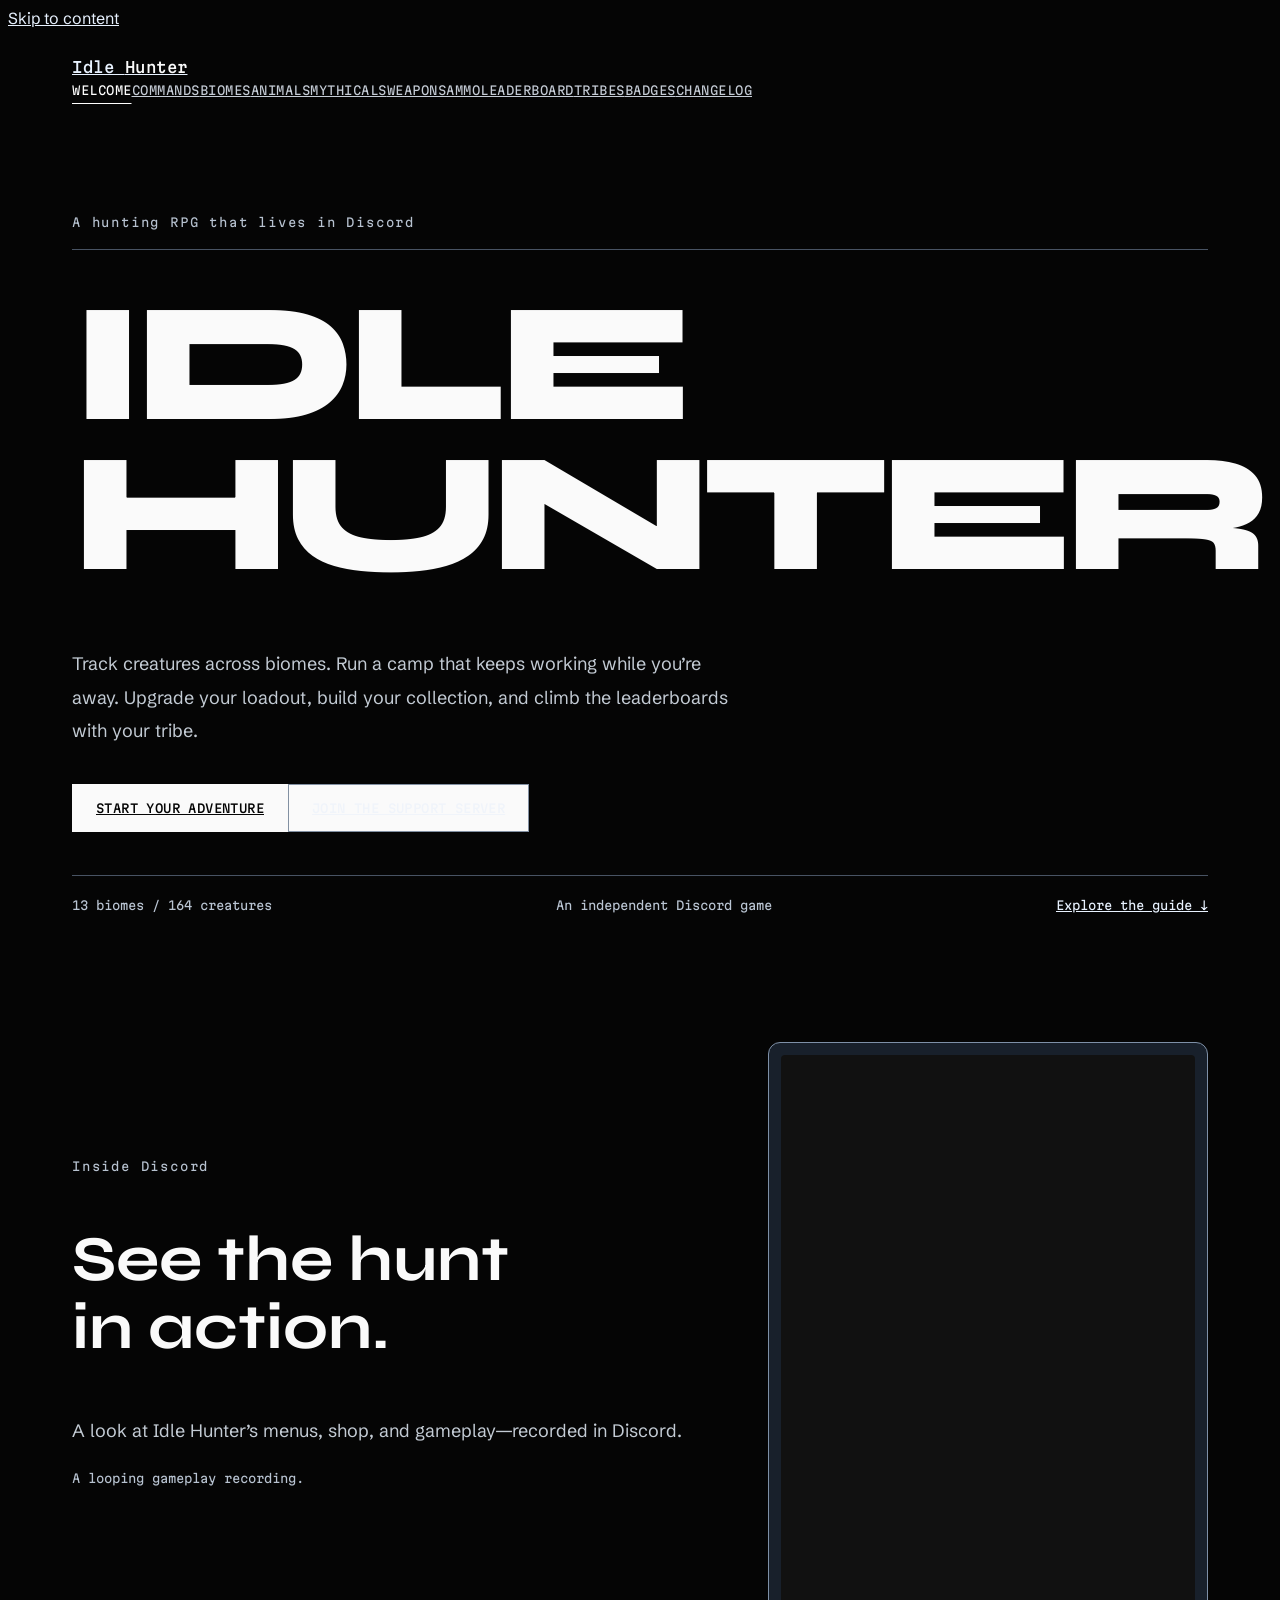
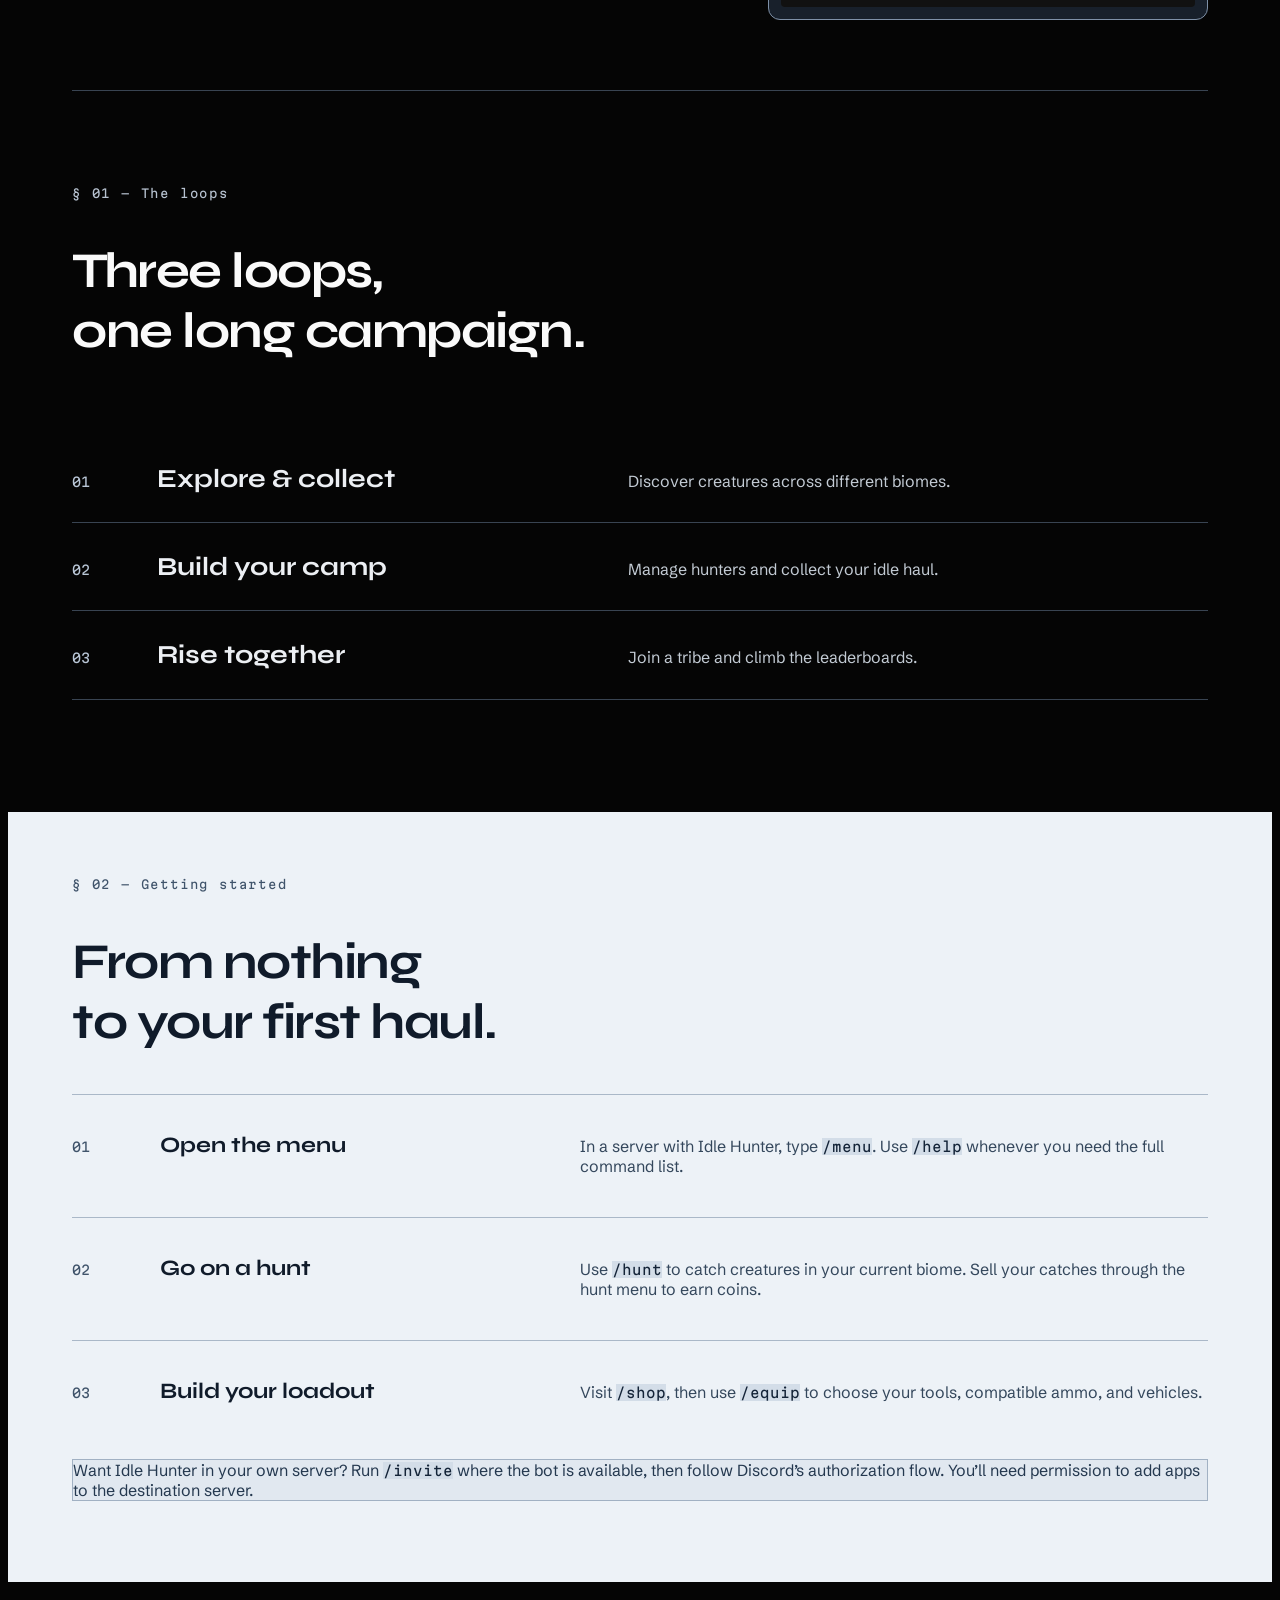
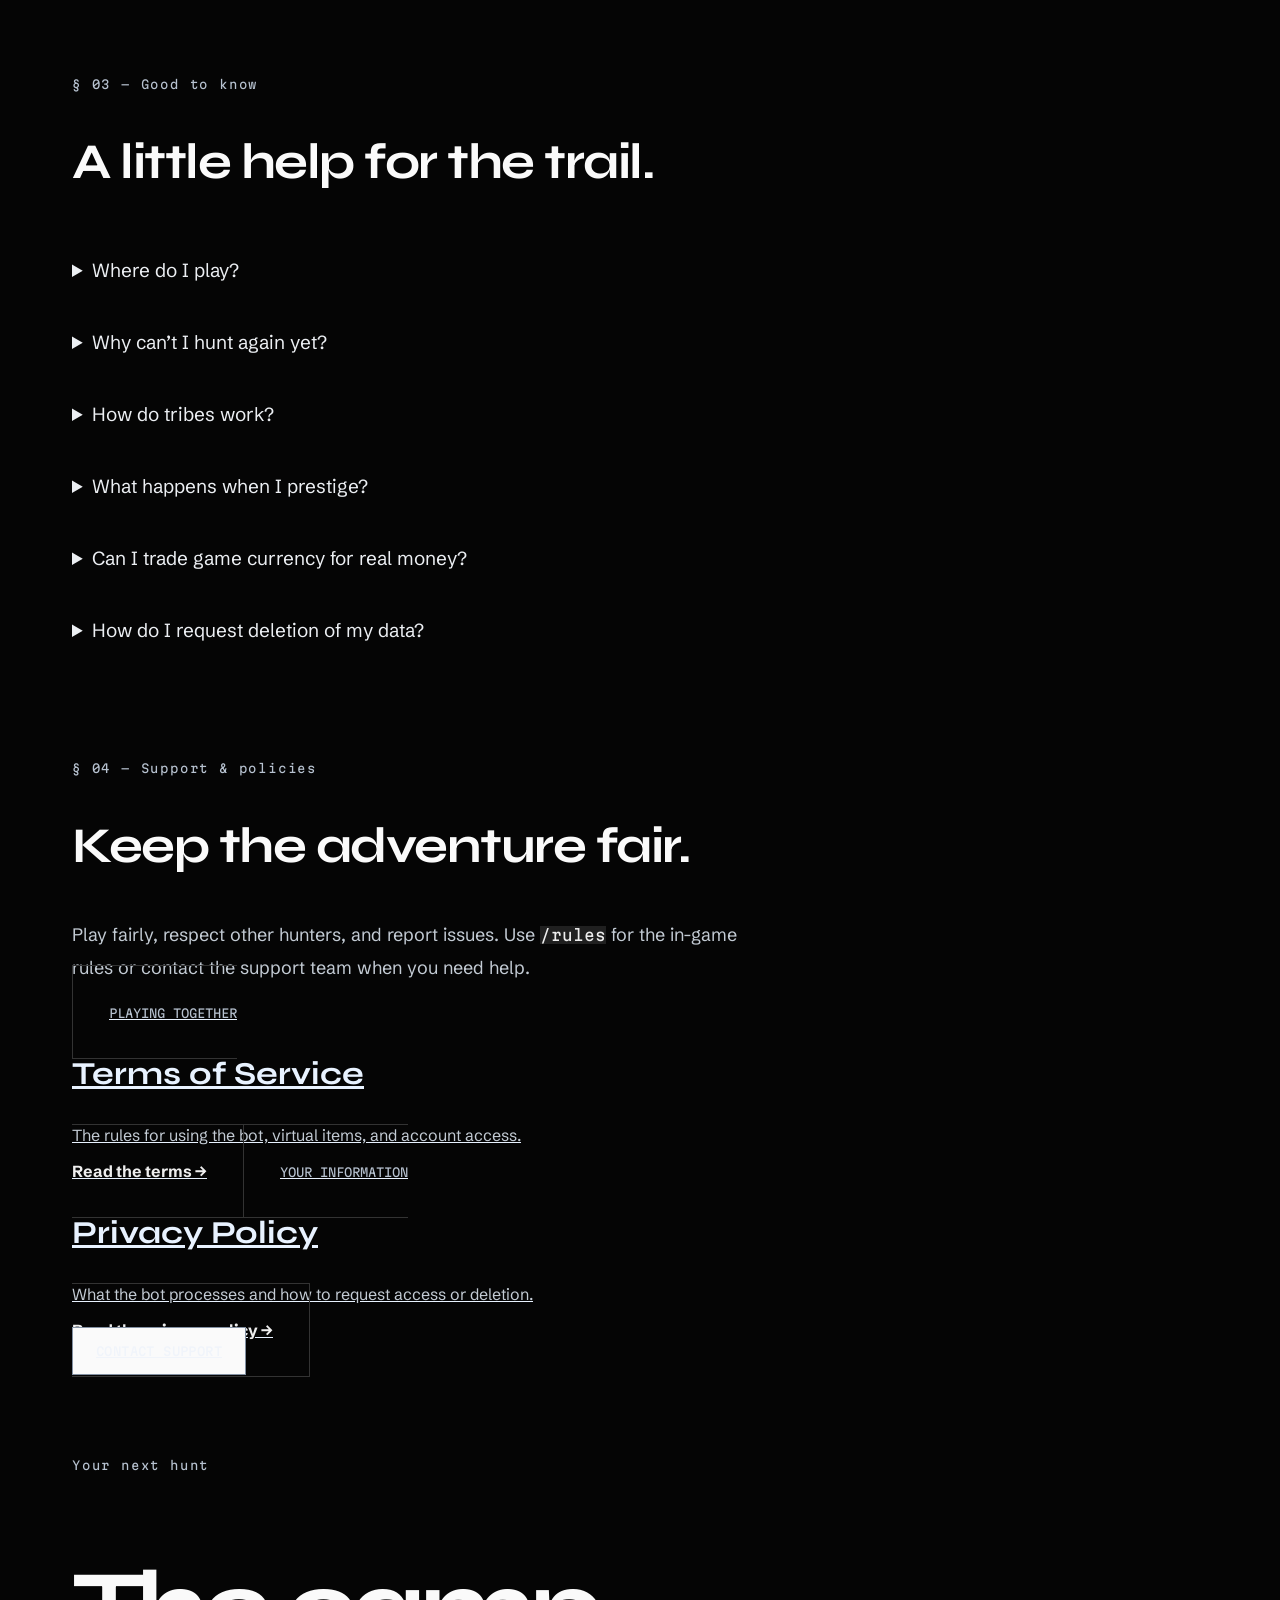
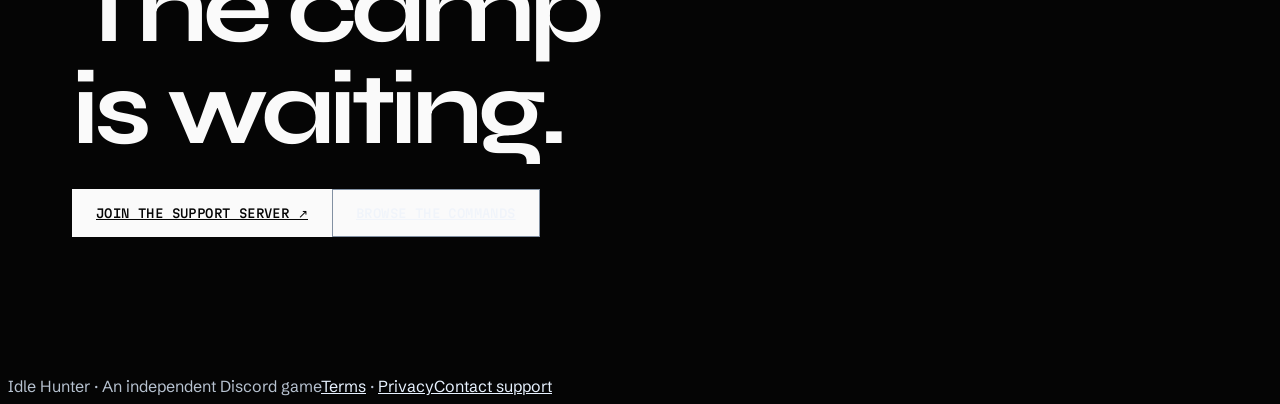
==== commit 2413624b: "Add /api/changelog receiver and Changelog page (bot pushes the update log here) Co-Authored-By: Clau" ====
--- a/website/index.html
+++ b/website/index.html
@@ -1,4 +1,4 @@
-<!doctype html><html lang="en"><head><meta charset="utf-8"><meta name="viewport" content="width=device-width, initial-scale=1"><meta name="description" content="Explore Idle Hunter, a Discord hunting game. Learn the commands, build your camp, join a tribe, and find support."><meta name="color-scheme" content="dark"><title>Idle Hunter | Hunt. Collect. Level up.</title><link rel="stylesheet" href="styles.css?v=8"><link rel="preconnect" href="https://fonts.googleapis.com"><link rel="preconnect" href="https://fonts.gstatic.com" crossorigin><link href="https://fonts.googleapis.com/css2?family=Syne:wght@600;700;800&amp;family=Schibsted+Grotesk:wght@400;500;600&amp;family=Martian+Mono:wght@400;500&amp;display=swap" rel="stylesheet"><link rel="stylesheet" href="theme.css?v=12"><link rel="icon" href="assets/favicon.svg" type="image/svg+xml"></head><body><div class="scroll-progress" aria-hidden="true"></div><a class="skip" href="#main">Skip to content</a><header><nav aria-label="Main navigation"><a class="brand" href="index.html">Idle <span>Hunter</span></a><button class="mobile-toggle" aria-controls="page-tabs" aria-expanded="false" hidden>Menu</button><div class="links" id="page-tabs"><a href="index.html" aria-current="page"><span data-scramble aria-hidden="true">Welcome</span><span class="screen-reader">Welcome</span></a><a href="commands.html"><span data-scramble aria-hidden="true">Commands</span><span class="screen-reader">Commands</span></a><a href="biomes.html"><span data-scramble aria-hidden="true">Biomes</span><span class="screen-reader">Biomes</span></a><a href="animals.html"><span data-scramble aria-hidden="true">Animals</span><span class="screen-reader">Animals</span></a><a href="mythicals.html"><span data-scramble aria-hidden="true">Mythicals</span><span class="screen-reader">Mythicals</span></a><a href="weapons.html"><span data-scramble aria-hidden="true">Weapons</span><span class="screen-reader">Weapons</span></a><a href="ammo.html"><span data-scramble aria-hidden="true">Ammo</span><span class="screen-reader">Ammo</span></a><a href="leaderboard.html">Leaderboard</a><a href="tribes.html">Tribes</a><a href="badges.html">Badges</a></div></nav></header><main id="main" class="wrap"><div class="welcome-hero" id="top"><canvas id="dots" aria-hidden="true"></canvas><div id="crosshair" aria-hidden="true"><div class="x"></div><div class="y"></div><div class="read"></div></div><div class="eyebrow">A hunting RPG that lives in Discord</div><h1 class="friend-title"><span>Idle</span><span>Hunter</span></h1><p class="intro">Track creatures across biomes. Run a camp that keeps working while you’re away. Upgrade your loadout, build your collection, and climb the leaderboards with your tribe.</p><div class="actions"><a class="button" href="#start">Start your adventure</a><a class="button secondary" href="https://discord.gg/X9JzdxeS8p">Join the support server</a></div>
+<!doctype html><html lang="en"><head><meta charset="utf-8"><meta name="viewport" content="width=device-width, initial-scale=1"><meta name="description" content="Explore Idle Hunter, a Discord hunting game. Learn the commands, build your camp, join a tribe, and find support."><meta name="color-scheme" content="dark"><title>Idle Hunter | Hunt. Collect. Level up.</title><link rel="stylesheet" href="styles.css?v=8"><link rel="preconnect" href="https://fonts.googleapis.com"><link rel="preconnect" href="https://fonts.gstatic.com" crossorigin><link href="https://fonts.googleapis.com/css2?family=Syne:wght@600;700;800&amp;family=Schibsted+Grotesk:wght@400;500;600&amp;family=Martian+Mono:wght@400;500&amp;display=swap" rel="stylesheet"><link rel="stylesheet" href="theme.css?v=14"><link rel="icon" href="assets/favicon.svg" type="image/svg+xml"></head><body><div class="scroll-progress" aria-hidden="true"></div><a class="skip" href="#main">Skip to content</a><header><nav aria-label="Main navigation"><a class="brand" href="index.html">Idle <span>Hunter</span></a><button class="mobile-toggle" aria-controls="page-tabs" aria-expanded="false" hidden>Menu</button><div class="links" id="page-tabs"><a href="index.html" aria-current="page"><span data-scramble aria-hidden="true">Welcome</span><span class="screen-reader">Welcome</span></a><a href="commands.html"><span data-scramble aria-hidden="true">Commands</span><span class="screen-reader">Commands</span></a><a href="biomes.html"><span data-scramble aria-hidden="true">Biomes</span><span class="screen-reader">Biomes</span></a><a href="animals.html"><span data-scramble aria-hidden="true">Animals</span><span class="screen-reader">Animals</span></a><a href="mythicals.html"><span data-scramble aria-hidden="true">Mythicals</span><span class="screen-reader">Mythicals</span></a><a href="weapons.html"><span data-scramble aria-hidden="true">Weapons</span><span class="screen-reader">Weapons</span></a><a href="ammo.html"><span data-scramble aria-hidden="true">Ammo</span><span class="screen-reader">Ammo</span></a><a href="leaderboard.html">Leaderboard</a><a href="tribes.html">Tribes</a><a href="badges.html">Badges</a><a href="changelog.html">Changelog</a></div></nav></header><main id="main" class="wrap"><div class="welcome-hero" id="top"><canvas id="dots" aria-hidden="true"></canvas><div id="crosshair" aria-hidden="true"><div class="x"></div><div class="y"></div><div class="read"></div></div><div class="eyebrow">A hunting RPG that lives in Discord</div><h1 class="friend-title"><span>Idle</span><span>Hunter</span></h1><p class="intro">Track creatures across biomes. Run a camp that keeps working while you’re away. Upgrade your loadout, build your collection, and climb the leaderboards with your tribe.</p><div class="actions"><a class="button" href="#start">Start your adventure</a><a class="button secondary" href="https://discord.gg/X9JzdxeS8p">Join the support server</a></div>
 <div class="hero-foot"><span>13 biomes / 164 creatures</span><span>An independent Discord game</span><a href="#start">Explore the guide ↓</a></div></div><section class="home-section demo-section" id="demo"><div class="demo-copy"><div class="eyebrow">Inside Discord</div><h2>See the hunt<br>in action.</h2><p class="intro">A look at Idle Hunter’s menus, shop, and gameplay—recorded in Discord.</p><p class="meta">A looping gameplay recording.</p></div><div class="demo-frame"><video id="demo-video" autoplay muted loop playsinline preload="auto" poster="assets/demo-poster.jpg?v=8" aria-label="Idle Hunter gameplay demonstration"><source src="assets/demo.mp4?v=8" type="video/mp4"><a href="assets/demo.mp4?v=8">Download the gameplay video</a></video></div></section><section class="home-section loops-section" id="loops"><div class="eyebrow">§ 01 — The loops</div><h2>Three loops,<br>one long campaign.</h2><div class="feature-strip"><div><strong>Explore & collect</strong><span>Discover creatures across different biomes.</span></div><div><strong>Build your camp</strong><span>Manage hunters and collect your idle haul.</span></div><div><strong>Rise together</strong><span>Join a tribe and climb the leaderboards.</span></div></div>
 </section><section class="home-section light-start" id="start"><div class="eyebrow">§ 02 — Getting started</div><h2>From nothing<br>to your first haul.</h2><div class="steps"><div><b>01</b><h3>Open the menu</h3><p>In a server with Idle Hunter, type <code>/menu</code>. Use <code>/help</code> whenever you need the full command list.</p></div><div><b>02</b><h3>Go on a hunt</h3><p>Use <code>/hunt</code> to catch creatures in your current biome. Sell your catches through the hunt menu to earn coins.</p></div><div><b>03</b><h3>Build your loadout</h3><p>Visit <code>/shop</code>, then use <code>/equip</code> to choose your tools, compatible ammo, and vehicles.</p></div></div><p class="note">Want Idle Hunter in your own server? Run <code>/invite</code> where the bot is available, then follow Discord’s authorization flow. You’ll need permission to add apps to the destination server.</p></section>
 <section class="home-section" id="faq"><div class="eyebrow">§ 03 — Good to know</div><h2>A little help for the trail.</h2><div class="faq">
--- a/website/theme.css
+++ b/website/theme.css
@@ -31,3 +31,6 @@
 .badge-tier img{display:block;width:128px;height:128px;max-width:100%;object-fit:contain;background:transparent;border:0;filter:drop-shadow(0 0 5px #ffffff22);margin:0 auto 16px}
 .badge-tier h3{font-size:1rem;margin:0 0 8px}.badge-tier.gold h3{color:#f6d479}.badge-tier.platinum h3{color:#d8eafa}.badge-tier p{font-size:.9rem;line-height:1.65;color:#e0e0e0;margin:0}.badge-card>.meta{margin-top:20px}.badge-grid [hidden]{display:none!important}
 @media(max-width:720px){.badge-grid{grid-template-columns:1fr}.badge-grid .badge-card{padding:20px}.badge-tiers{gap:16px}}
+.rank-id{color:#8a8f98;font-size:.85em;font-family:"Martian Mono",monospace}
+
+.changelog-entry{margin:0 0 18px}.changelog-entry h2{margin:0 0 4px}.changelog-entry p,.changelog-entry ul{margin:8px 0}.changelog-version{font-family:"Martian Mono",monospace;font-size:.7em;padding:2px 8px;border-radius:6px;background:#ffffff14;margin-right:6px;vertical-align:middle}
